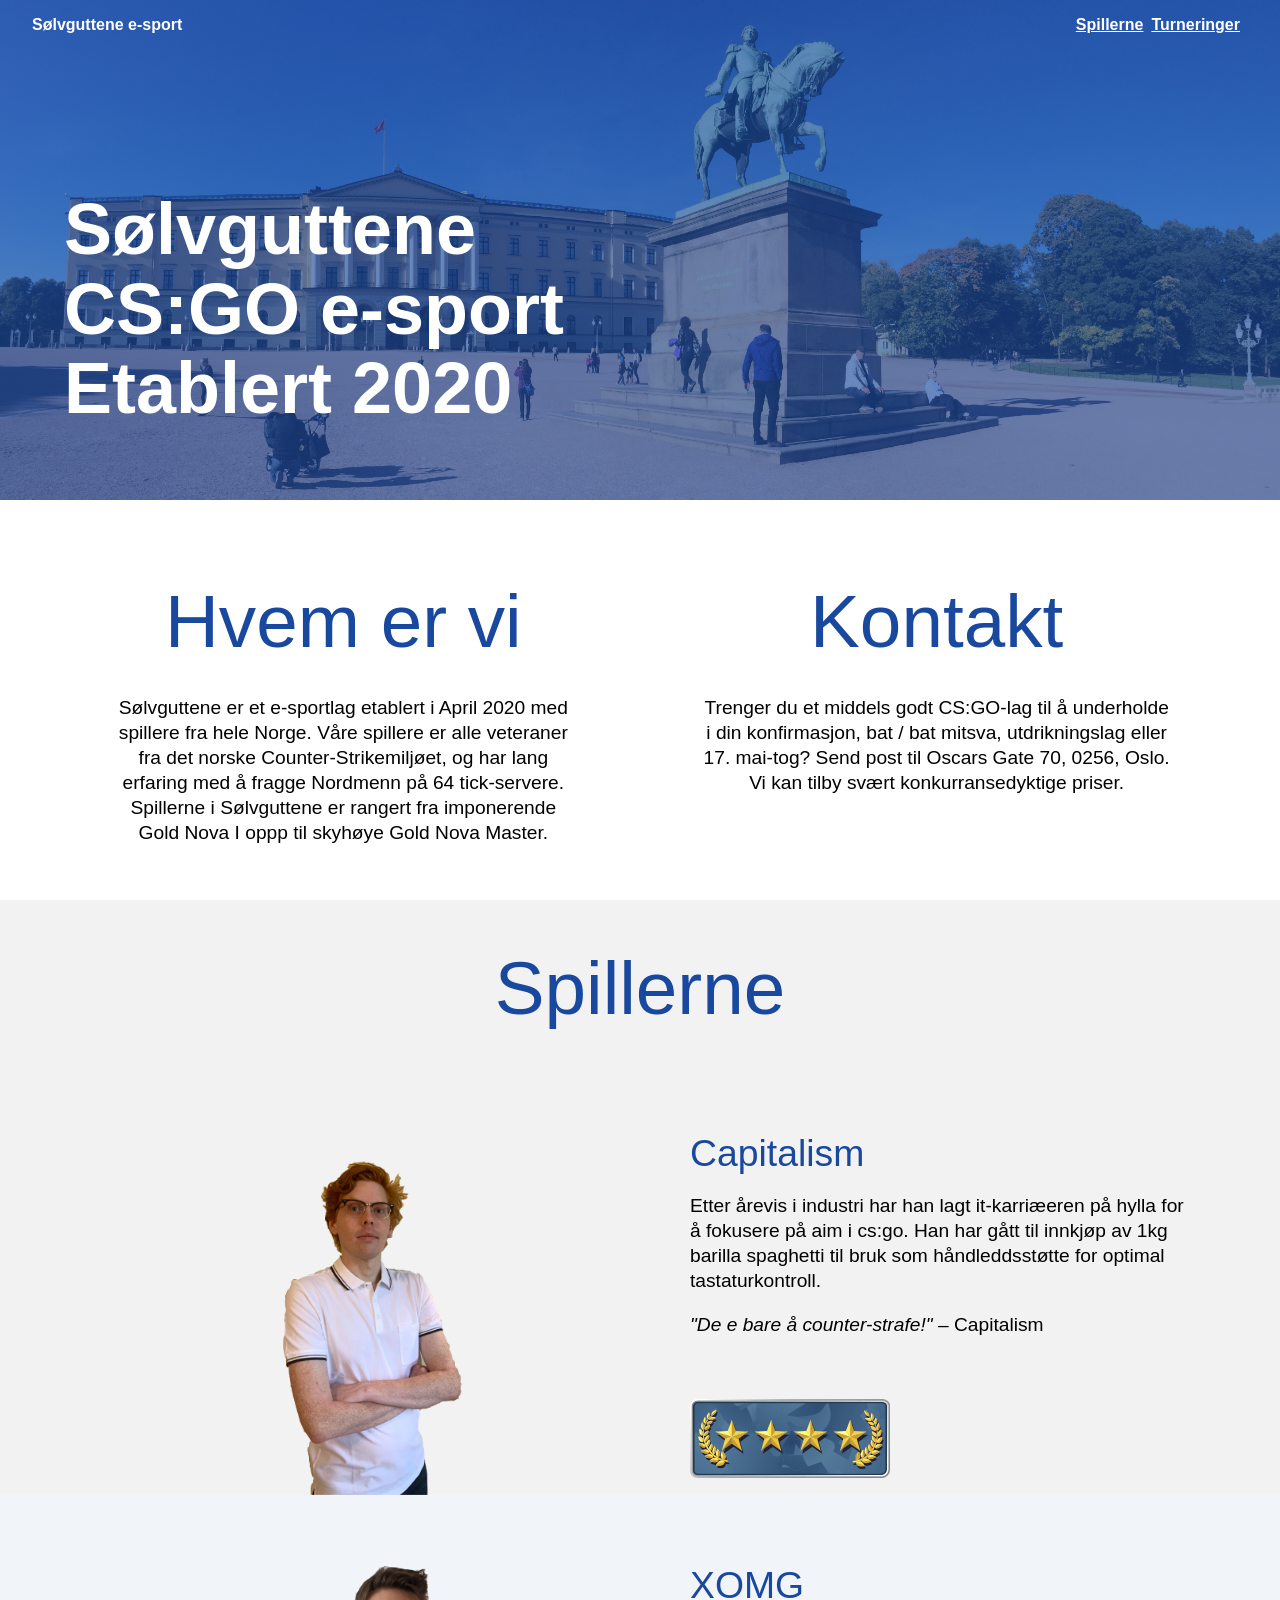
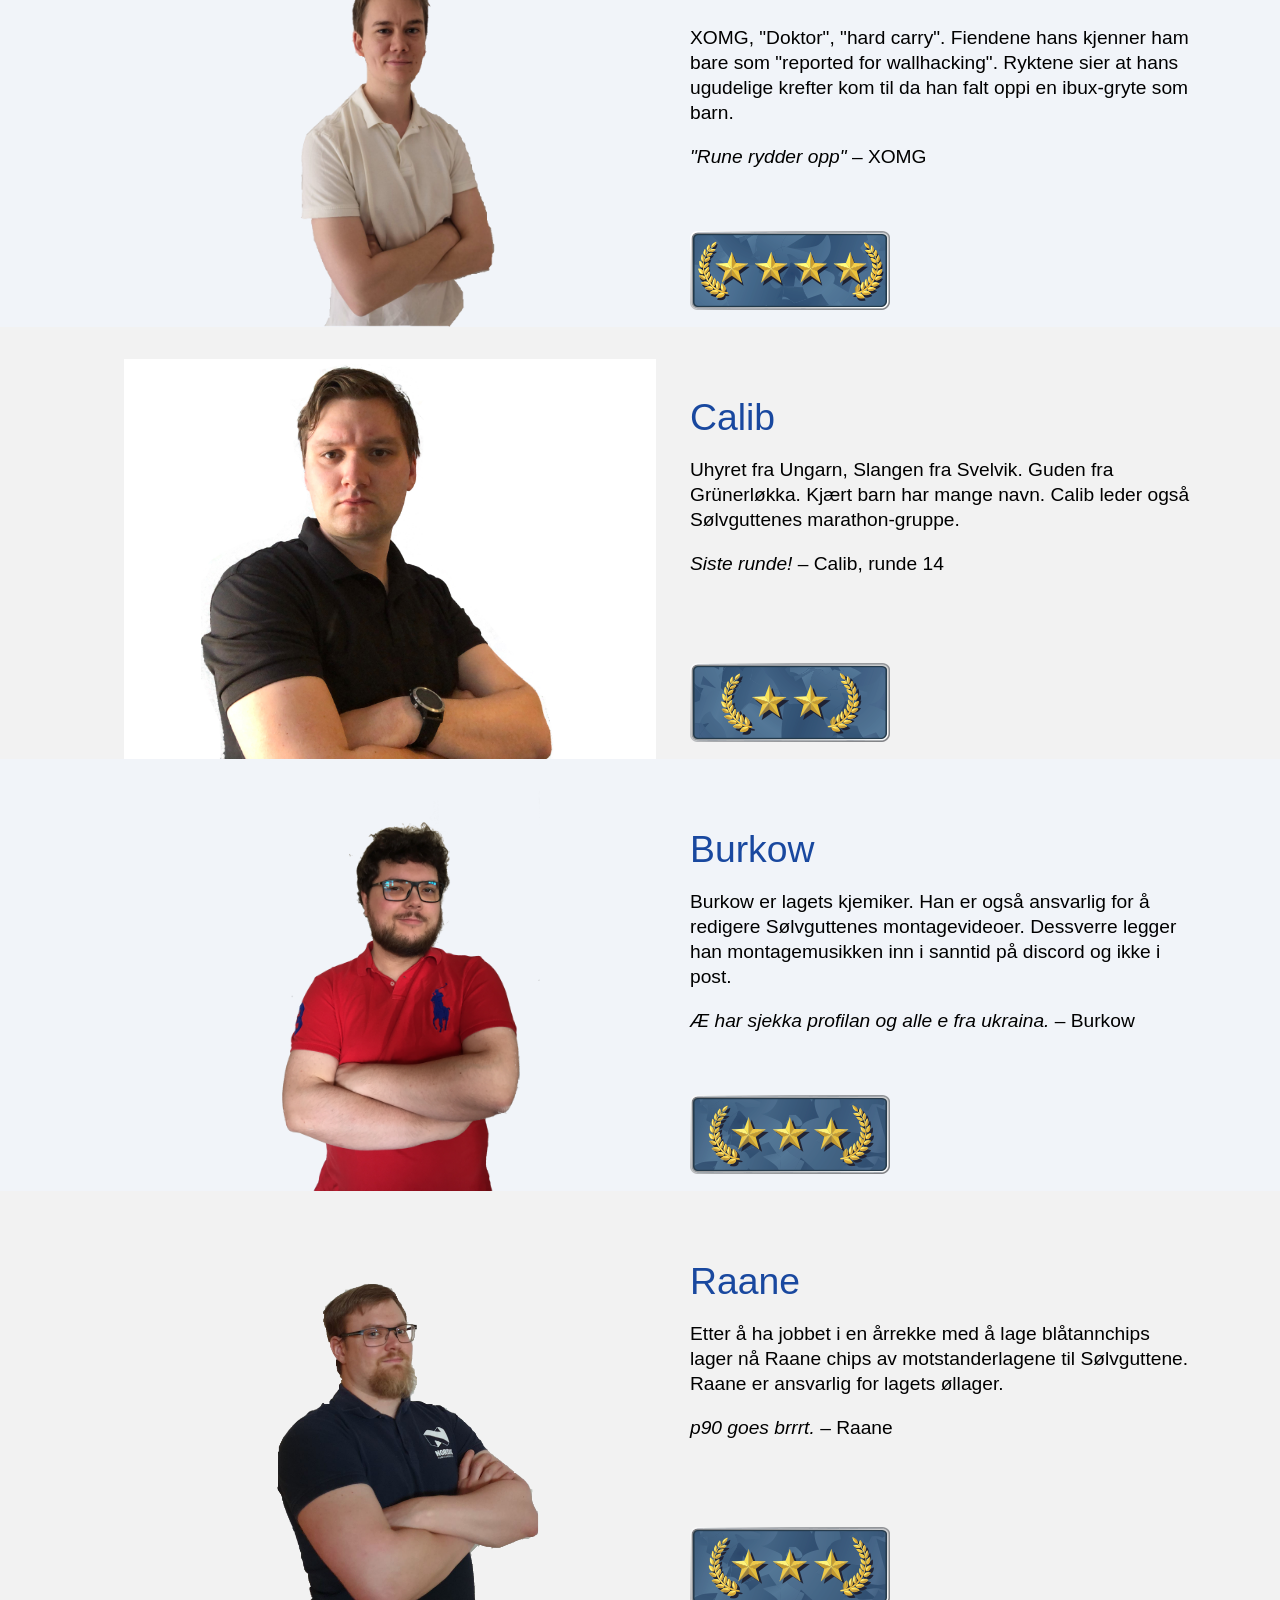
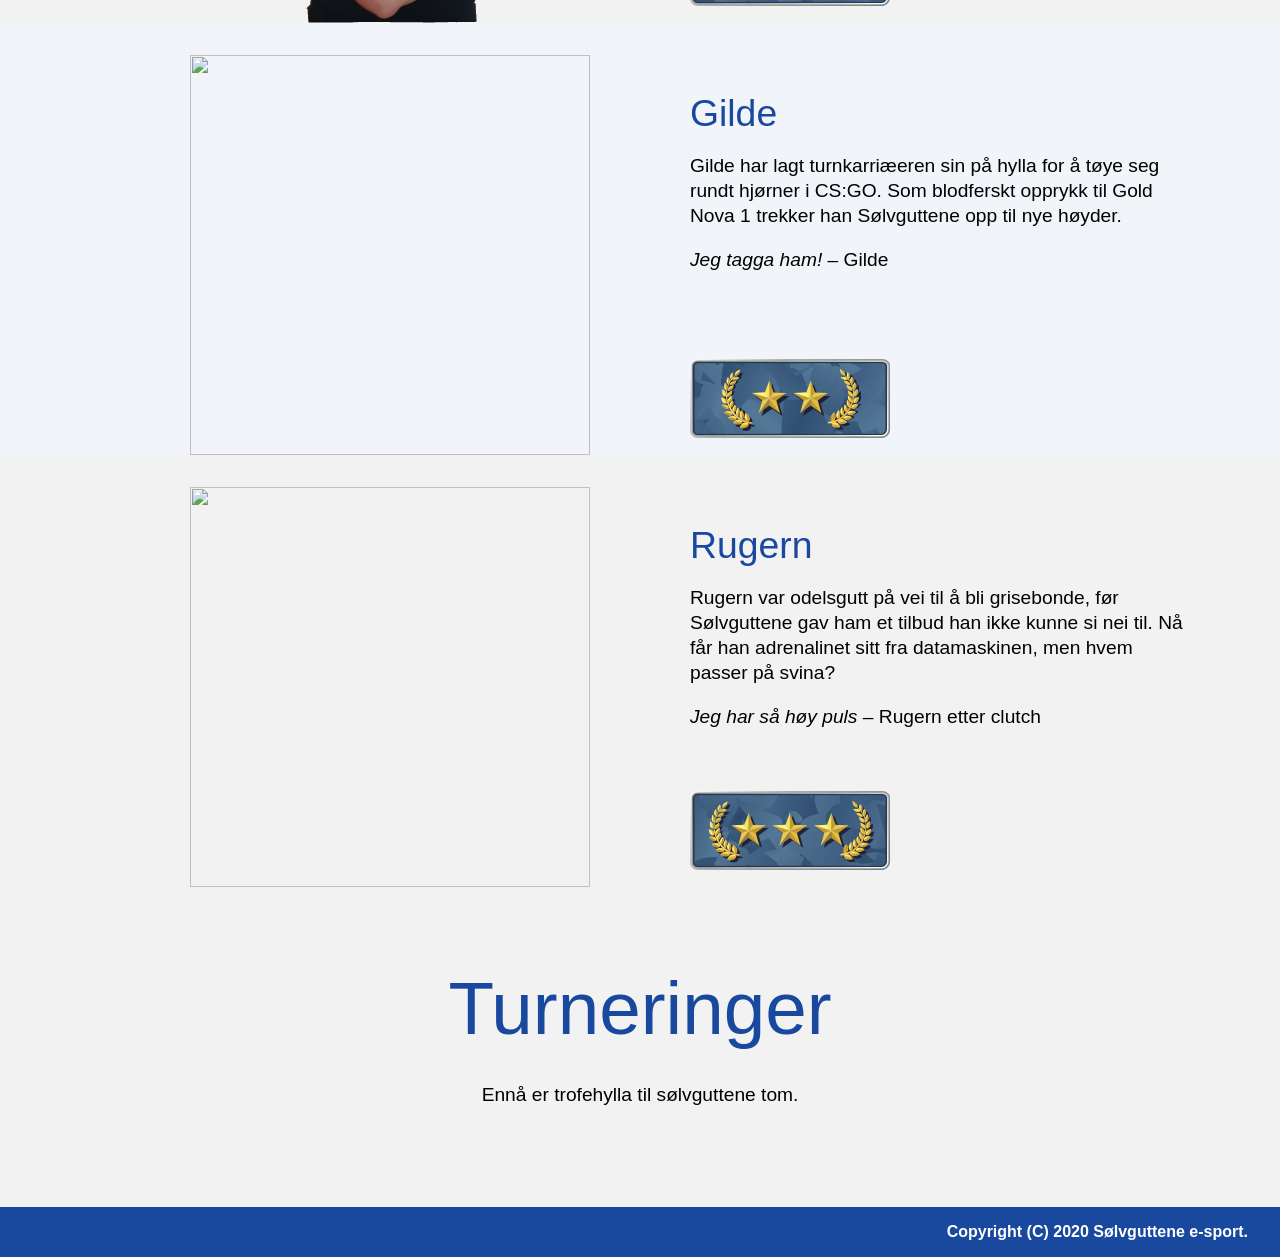
==== docs/index.html @ 9510ce2a "update ranks" ====
<html>

<head>
  <meta charset="utf-8" />
  <!-- <meta http-equiv="refresh" content="1"> -->
  <title>Sølvguttene e-sport</title>
  <link rel="stylesheet" type="text/css" href="reset.css">
  <link rel="stylesheet" type="text/css" href="styles.css">
</head>

<body style="background-color: #f2f2f2; display: flex; flex-direction: row; justify-content: space-around;">
  <div style="background-color: white; width: 100%; max-width: 1400px;">
    <div class="top-container">
      <div class="menu">
        <a href="/" style="text-decoration: none; font-weight: bold;">Sølvguttene e-sport</a>
        <ul style="display: flex; flex-direction: row; justify-content: space-between;">
          <li><a href="#spillerne">Spillerne</a></li>
          <li><a href="#turneringer">Turneringer</a></li>
        </ul>
      </div>

      <div style="padding: 64 32 64 64;">
        <h1 style="font-size: 72; font-weight: bold; line-height: 1.1; margin-bottom: 8px;">
          Sølvguttene <br> CS:GO e-sport <br> Etablert 2020</h1>
      </div>
    </div>

    <div class="container" style="justify-content: space-evenly;">
      <div style="flex: 1; max-width: 500px; text-align: center; padding: 16px;">
        <h2>Hvem er vi</h2>
        <p>
          Sølvguttene er et e-sportlag etablert i April 2020 med spillere fra
          hele Norge. Våre spillere er alle veteraner fra det norske
          Counter-Strikemiljøet, og har lang erfaring med å fragge Nordmenn på 64 tick-servere.
          Spillerne i Sølvguttene er rangert fra imponerende Gold Nova I oppp
          til skyhøye Gold Nova Master.
        </p>
      </div>

      <div style="flex: 1; max-width: 500px; text-align: center; padding: 16px;">
        <h2 id="hvem-er-vi">Kontakt</h2>
        <p>
          Trenger du et middels godt CS:GO-lag til å underholde i din
          konfirmasjon, bat / bat mitsva, utdrikningslag eller 17. mai-tog?
          Send post til Oscars Gate 70, 0256, Oslo. Vi kan tilby svært
          konkurransedyktige priser.
        </p>
      </div>
    </div>

    <h2 id="spillerne">Spillerne</h2>

    <div class="player-row">
      <div class="player-row-image-wrapper">
        <img src="images/roster/capitalism.png" class="player-row-image">
      </div>
      <div class="player-row-text">
        <div>
          <h3>Capitalism</h3>
          <p>
            Etter årevis i industri har han lagt it-karriæeren på hylla for
            å fokusere på aim i cs:go. Han har gått til innkjøp av 1kg
            barilla spaghetti til bruk som håndleddsstøtte for optimal tastaturkontroll.
          </p>
          <p><em>"De e bare å counter-strafe!"</em> – Capitalism</p>
        </div>
        <img class="skillgroup" src="images/skillgroup10.png" width=200 alt="gold nova Master" />
      </div>
    </div>
    <div class="player-row colored">
      <div class="player-row-image-wrapper"><img src="images/roster/xomg.png" class="player-row-image"> </div>
      <div class="player-row-text">
        <div>
          <h3>XOMG</h3>
          <p>
            XOMG, "Doktor", "hard carry". Fiendene hans kjenner ham bare som
            "reported for wallhacking". Ryktene sier at hans ugudelige
            krefter kom til da han falt oppi en ibux-gryte som barn.
          </p>
          <p><em>"Rune rydder opp"</em> – XOMG</p>
        </div>

        <img class="skillgroup" src="images/skillgroup10.png" alt="gold nova Master" />
      </div>
    </div>

    <div class="player-row">
      <div class="player-row-image-wrapper"><img src="images/roster/calib.jpg" class="player-row-image"> </div>
      <div class="player-row-text">
        <div>
          <h3>Calib</h3>
          <p>
            Uhyret fra Ungarn, Slangen fra Svelvik. Guden fra Grünerløkka.
            Kjært barn har mange navn. Calib leder også Sølvguttenes
            marathon-gruppe.
          </p>
          <p><em>Siste runde!</em> – Calib, runde 14</p>
        </div>
        <img class="skillgroup" src="images/skillgroup8.png" width=200 alt="gold nova 2" />
      </div>
    </div>

    <div class="player-row colored">
      <div class="player-row-image-wrapper"><img src="images/roster/burkow.png" class="player-row-image"> </div>
      <div class="player-row-text">
        <div>
          <h3>Burkow</h3>
          <p>
            Burkow er lagets kjemiker. Han er også ansvarlig for å redigere
            Sølvguttenes montagevideoer. Dessverre legger han montagemusikken
            inn i sanntid på discord og ikke i post.
          </p>
          <p><em>Æ har sjekka profilan og alle e fra ukraina.</em> – Burkow</p>
        </div>
        <img class="skillgroup" src="images/skillgroup9.png" width=200 alt="gold nova 3" />
      </div>
    </div>

    <div class="player-row">
      <div class="player-row-image-wrapper"><img src="images/roster/raane.png" class="player-row-image"> </div>
      <div class="player-row-text">
        <div>
          <h3>Raane</h3>
          <p>
            Etter å ha jobbet i en årrekke med å lage blåtannchips lager nå
            Raane chips av motstanderlagene til Sølvguttene. Raane er ansvarlig for lagets øllager.
          </p>
          <p><em>p90 goes brrrt.</em> – Raane</p>
        </div>
        <img class="skillgroup" src="images/skillgroup9.png" width=200 alt="gold nova 3" />
      </div>
    </div>

    <div class="player-row colored">
      <div class="player-row-image-wrapper"><img src="images/roster/gilde.png" class="player-row-image"> </div>
      <div class="player-row-text">
        <div>
          <h3>Gilde</h3>
          <p>
            Gilde har lagt turnkarriæeren sin på hylla for å tøye seg rundt
            hjørner i CS:GO. Som blodferskt opprykk til Gold Nova 1 trekker
            han Sølvguttene opp til nye høyder.
          </p>
          <p><em>Jeg tagga ham!</em> – Gilde</p>
        </div>
        <img class="skillgroup" src="images/skillgroup8.png" width=200 alt="Gold nova 2" />
      </div>
    </div>

    <div class="player-row">
      <div class="player-row-image-wrapper"><img src="images/roster/rugern.png" class="player-row-image"> </div>
      <div class="player-row-text">
        <div>
          <h3>Rugern</h3>
          <p>
            Rugern var odelsgutt på vei til å bli grisebonde, før Sølvguttene
            gav ham et tilbud han ikke kunne si nei til. Nå får han
            adrenalinet sitt fra datamaskinen, men hvem passer på svina?
          </p>
          <p><em>Jeg har så høy puls</em> – Rugern etter clutch</p>
        </div>
        <img class="skillgroup" src="images/skillgroup9.png" width=200 alt="gold nova 3" />
      </div>
    </div>

    <div class="container">
      <div style="width: 500px; text-align: center; padding: 16px;">
        <h2 id=turneringer>Turneringer</h2>
        <p>
          Ennå er trofehylla til sølvguttene tom.
        </p>
      </div>
    </div>

    <div class="footer">
      Copyright (C) 2020 Sølvguttene e-sport.
    </div>
  </div>
</body>

</html>
---- docs/styles.css ----
body {
    --primary: hsl(219, 73%, 36%);
    --primary-transparent: hsla(219, 73%, 36%, 0.65);
    --primary-desaturated: hsl(219, 40%, 96%);
    font-family: Arial, Helvetica, sans-serif;
}

p {
    font-size: larger;
    line-height: 1.3;
}

.top-container {
    display: flex;
    flex-direction: column;
    justify-content: space-between;
    color: white;
    height: 500px;
    background-image: linear-gradient(var(--primary-transparent), var(--primary-transparent)), url('images/Royal_Palace_Slottet_Slottsplassen_Karl_Johan_monumentet_Oslo_Norway_2015-10-05_distorted_panorama_cropped.jpg');
    background-size: cover;
    background-position: center;
}

.top-container a {
    color: white;
}

.container {
    display: flex;
    flex-direction: row;
    justify-content: center;
    margin-bottom: 64px;
}

h2 {
    color: var(--primary);
    font-size: 56pt;
    font-weight: lighter;
    margin-bottom: 32px;
    text-align: center;
}

h3 {
    color: var(--primary);
    font-size: 28pt;
    font-weight: lighter;
    margin-bottom: 16px;
}

.menu {
    display: flex;
    flex-direction: row;
    justify-content: space-between;
    padding: 16 32;
}

.menu li {
    display: inline;
    margin-right: 8;
    font-weight: bold;
}

.footer {
    display: flex;
    flex-direction: row;
    justify-content: flex-end;
    padding: 16 32;
    background-color: var(--primary);
    color: white;
    font-weight: bold; }

.player-row {
    display: flex;
    flex-direction: row;
    justify-content: center;
    padding: 32px 64px 0px 64px;
}

.player-row-image-wrapper {
    width: 600px;
    display: flex;
    flex-direction: row;
    justify-content: center;
}

.player-row-image {
    height: 400px;
    width: auto;
}

.player-row-text {
    width: 500px;
    display: flex;
    flex-direction: column;
    justify-content: space-between;
}

.skillgroup {
    width: 200px;
    margin-top: 8px;
    margin-bottom: 16px;
}

.colored {
    background-color: var(--primary-desaturated);
}
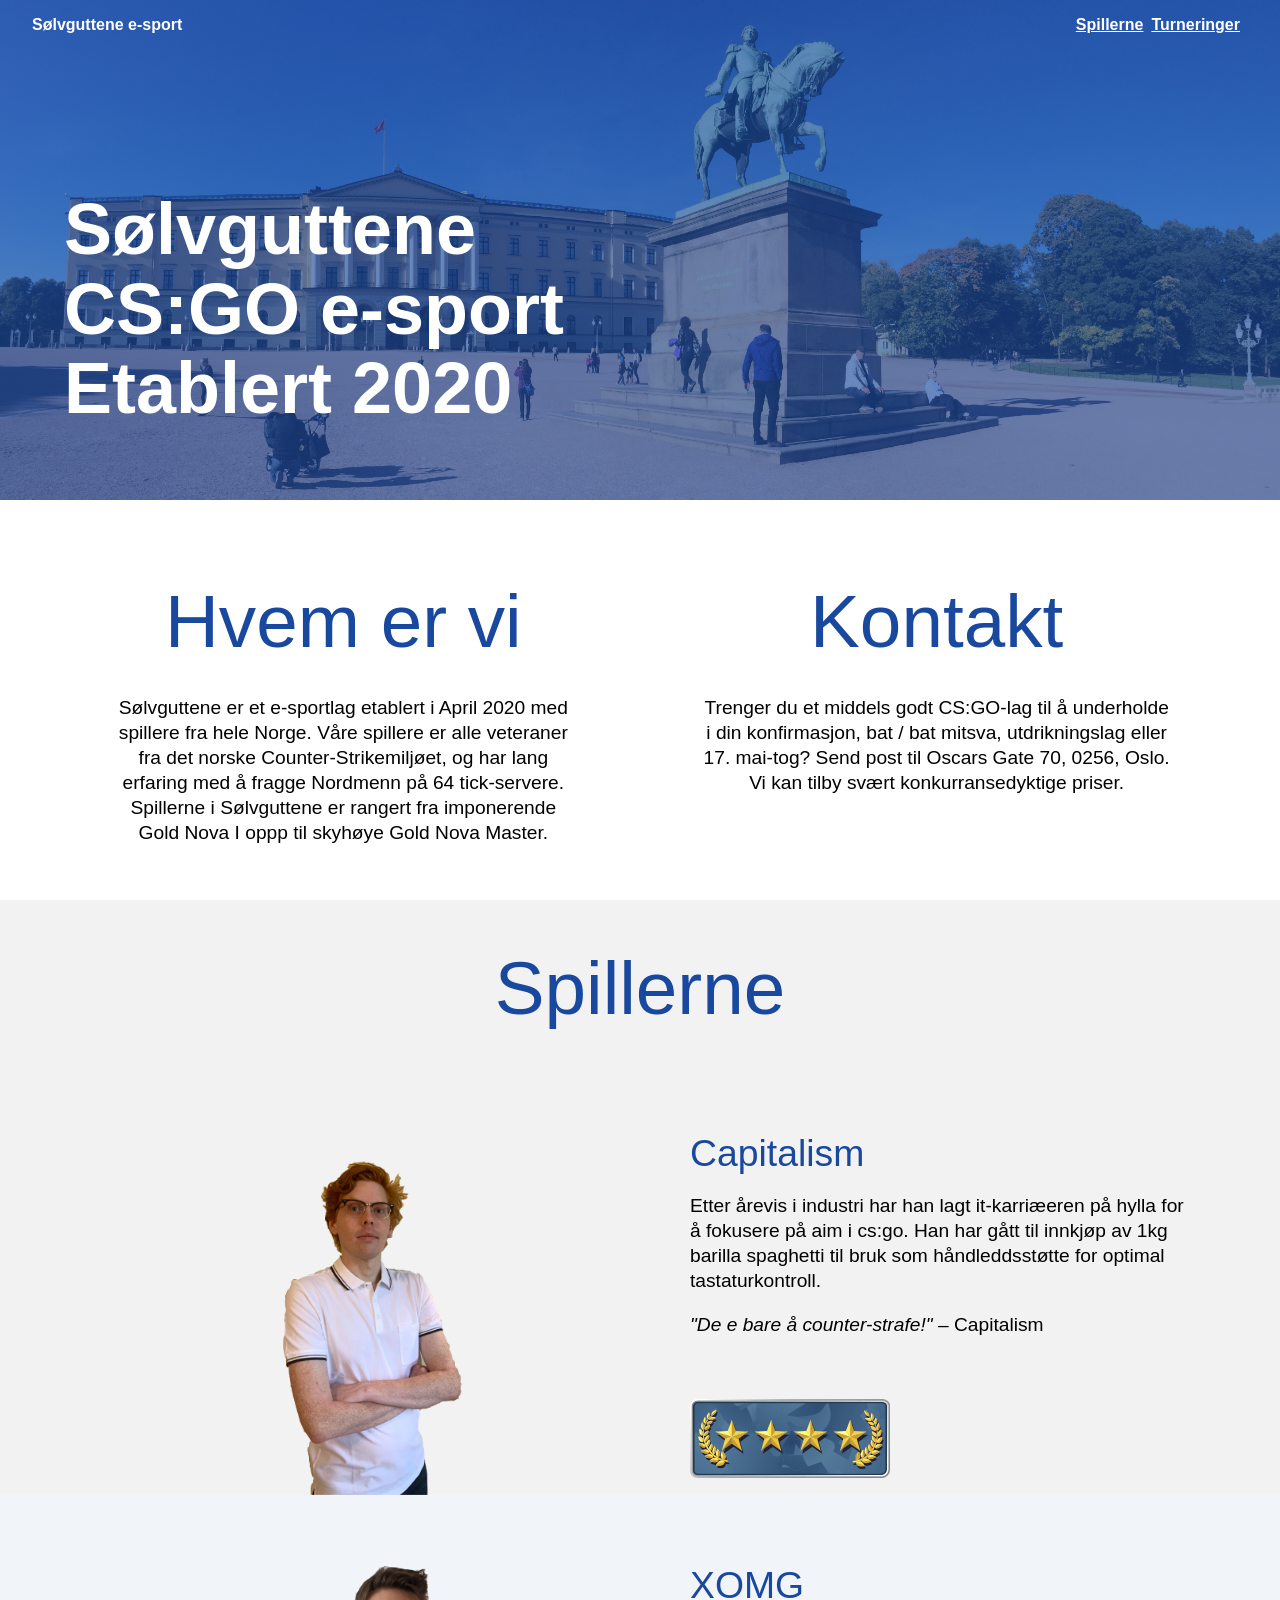
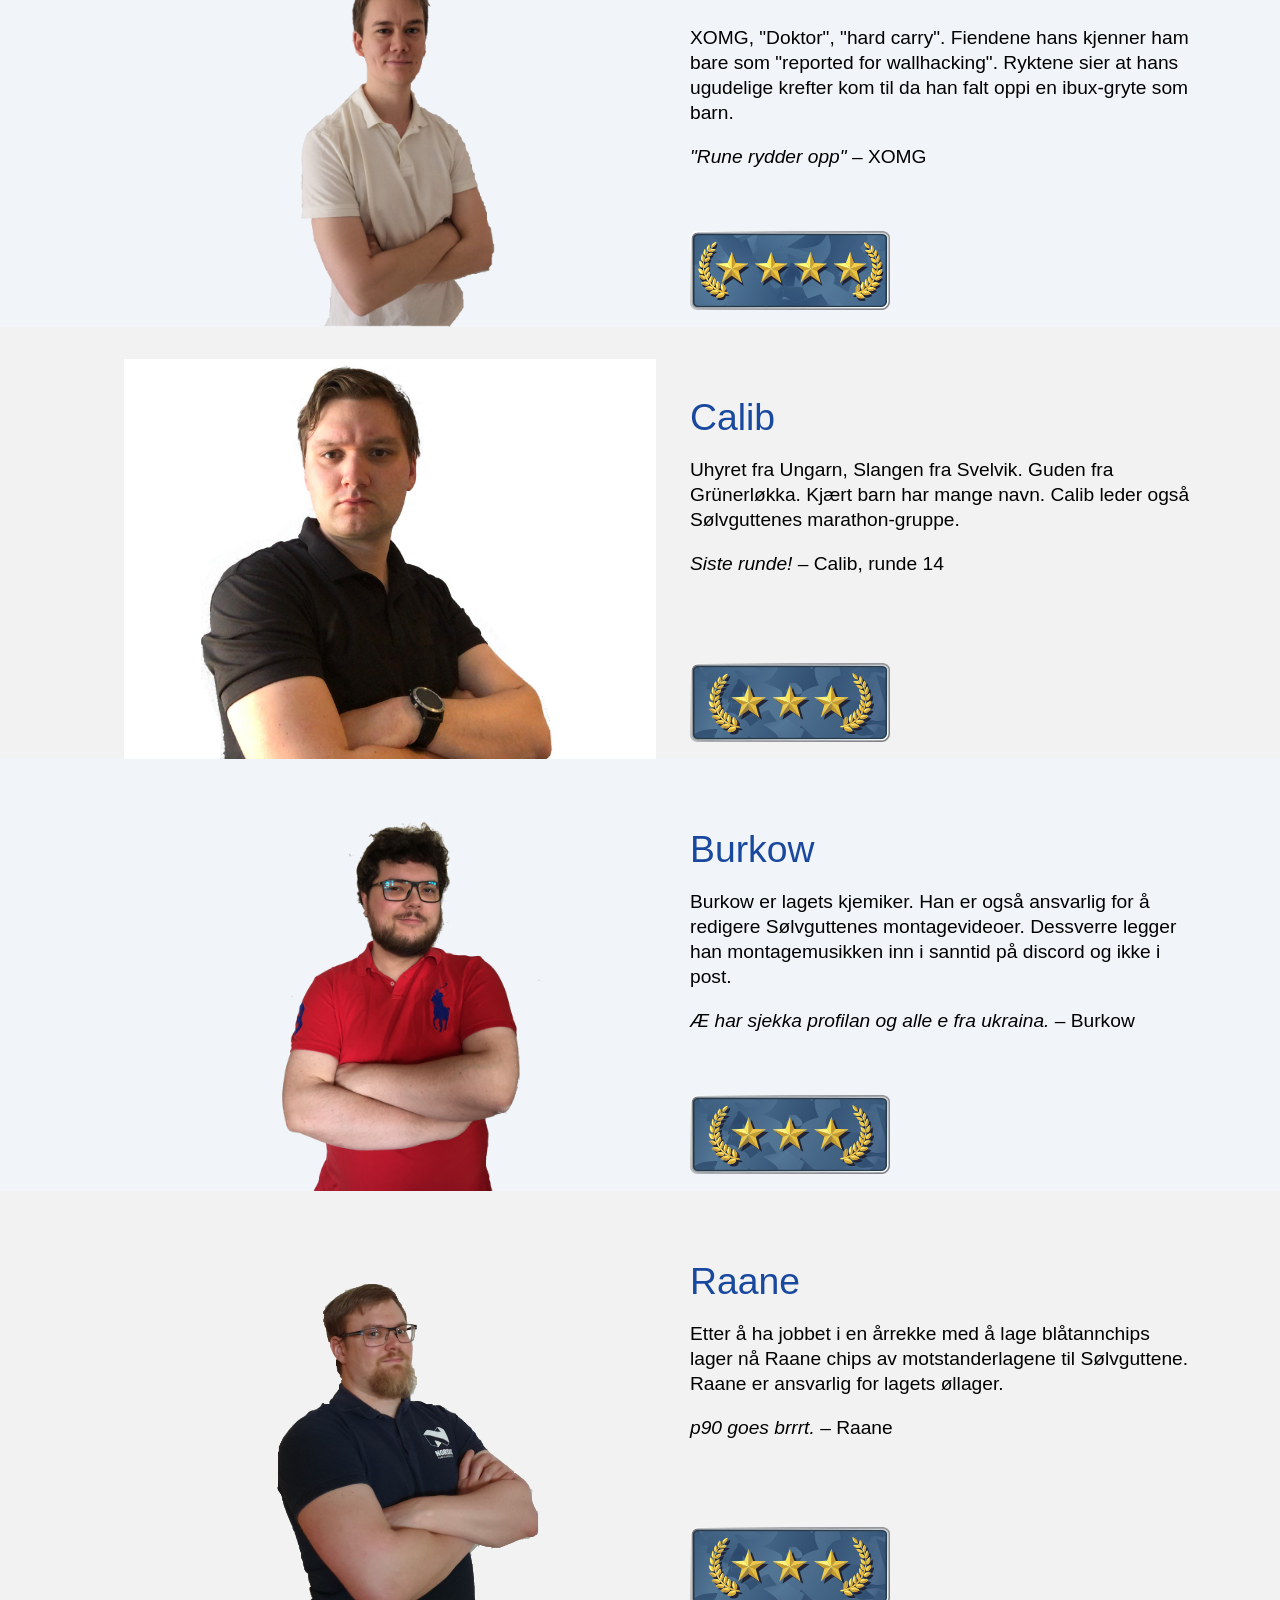
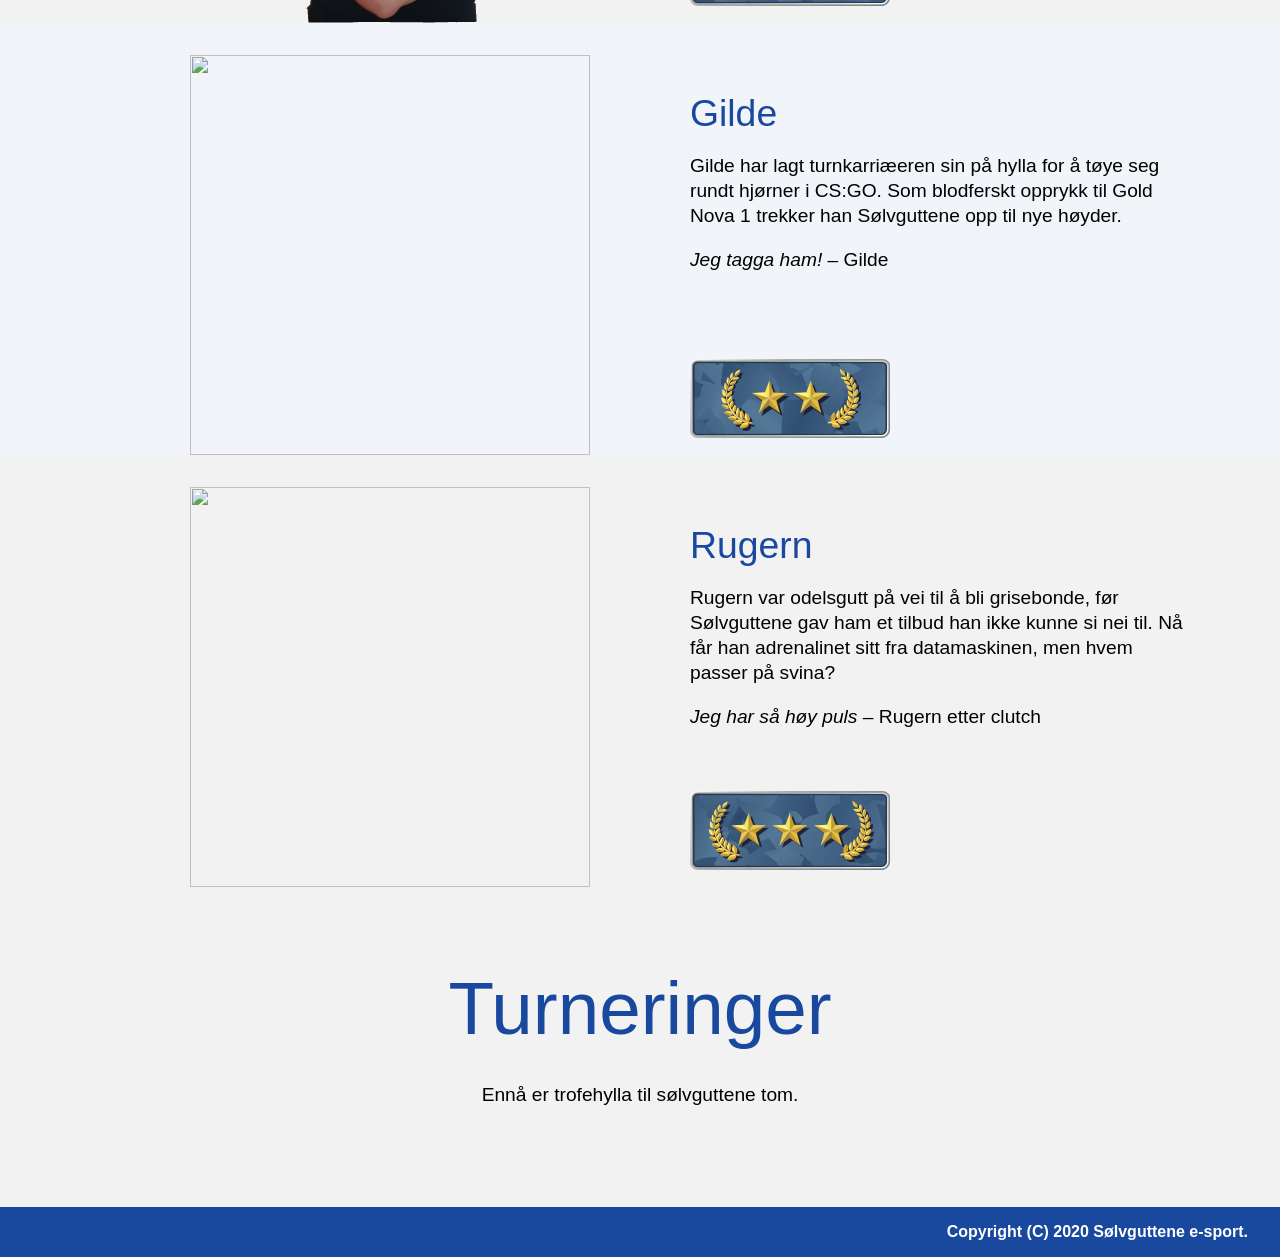
==== commit c4d7106a: "rankup" ====
--- a/docs/index.html
+++ b/docs/index.html
@@ -96,7 +96,7 @@
           </p>
           <p><em>Siste runde!</em> – Calib, runde 14</p>
         </div>
-        <img class="skillgroup" src="images/skillgroup8.png" width=200 alt="gold nova 2" />
+        <img class="skillgroup" src="images/skillgroup9.png" width=200 alt="gold nova 3" />
       </div>
     </div>
 
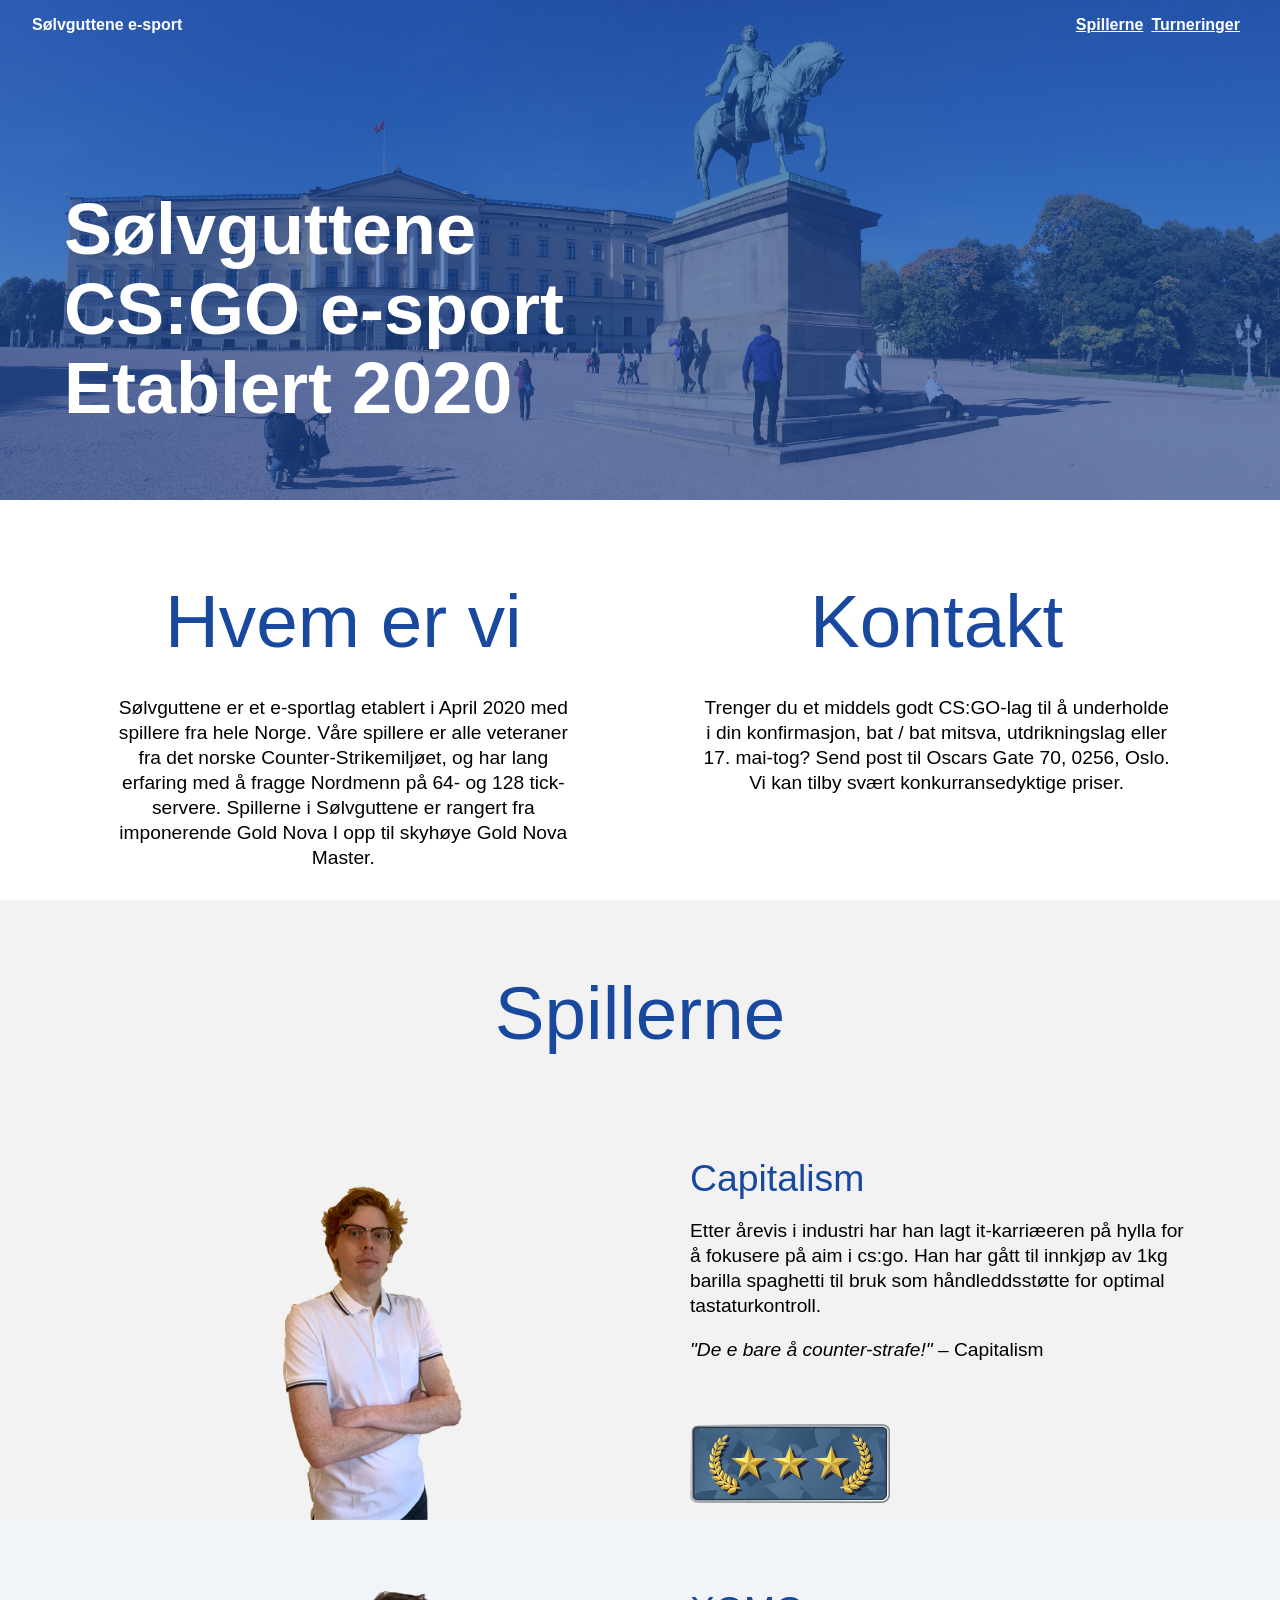
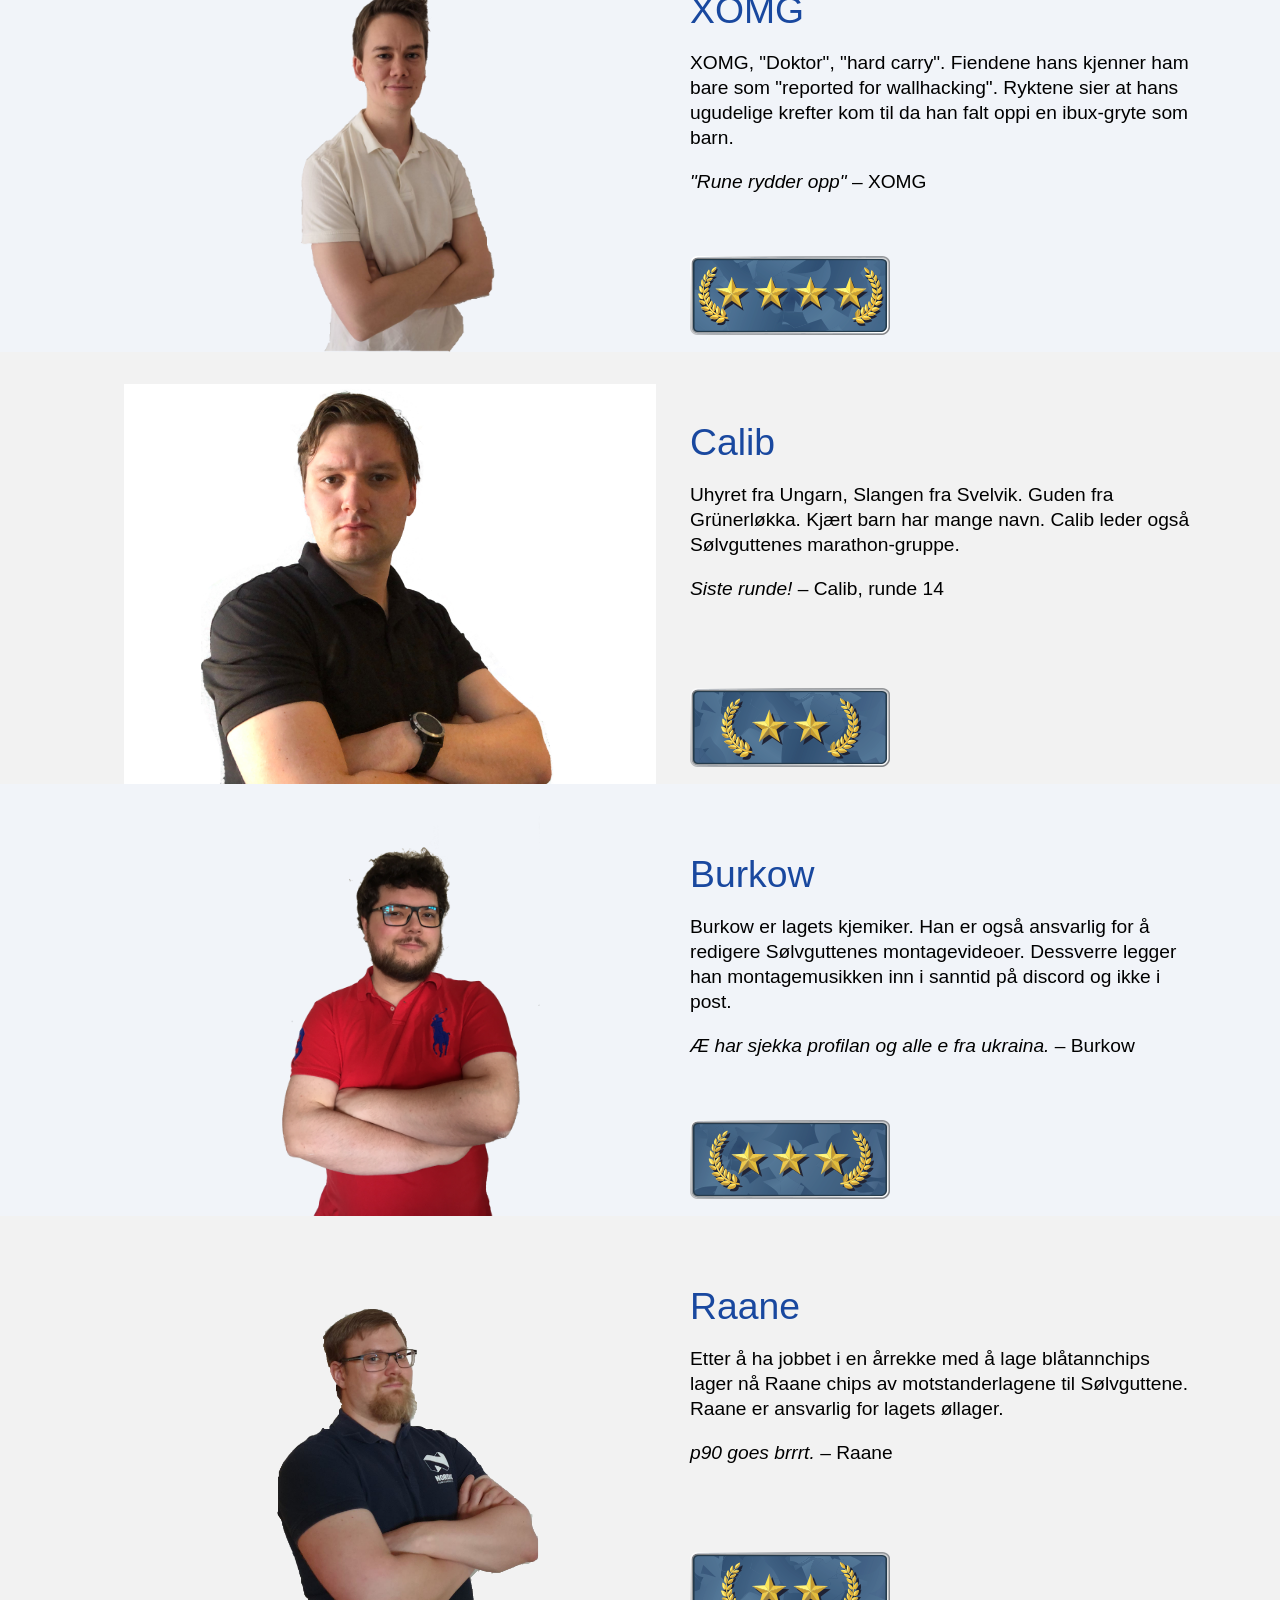
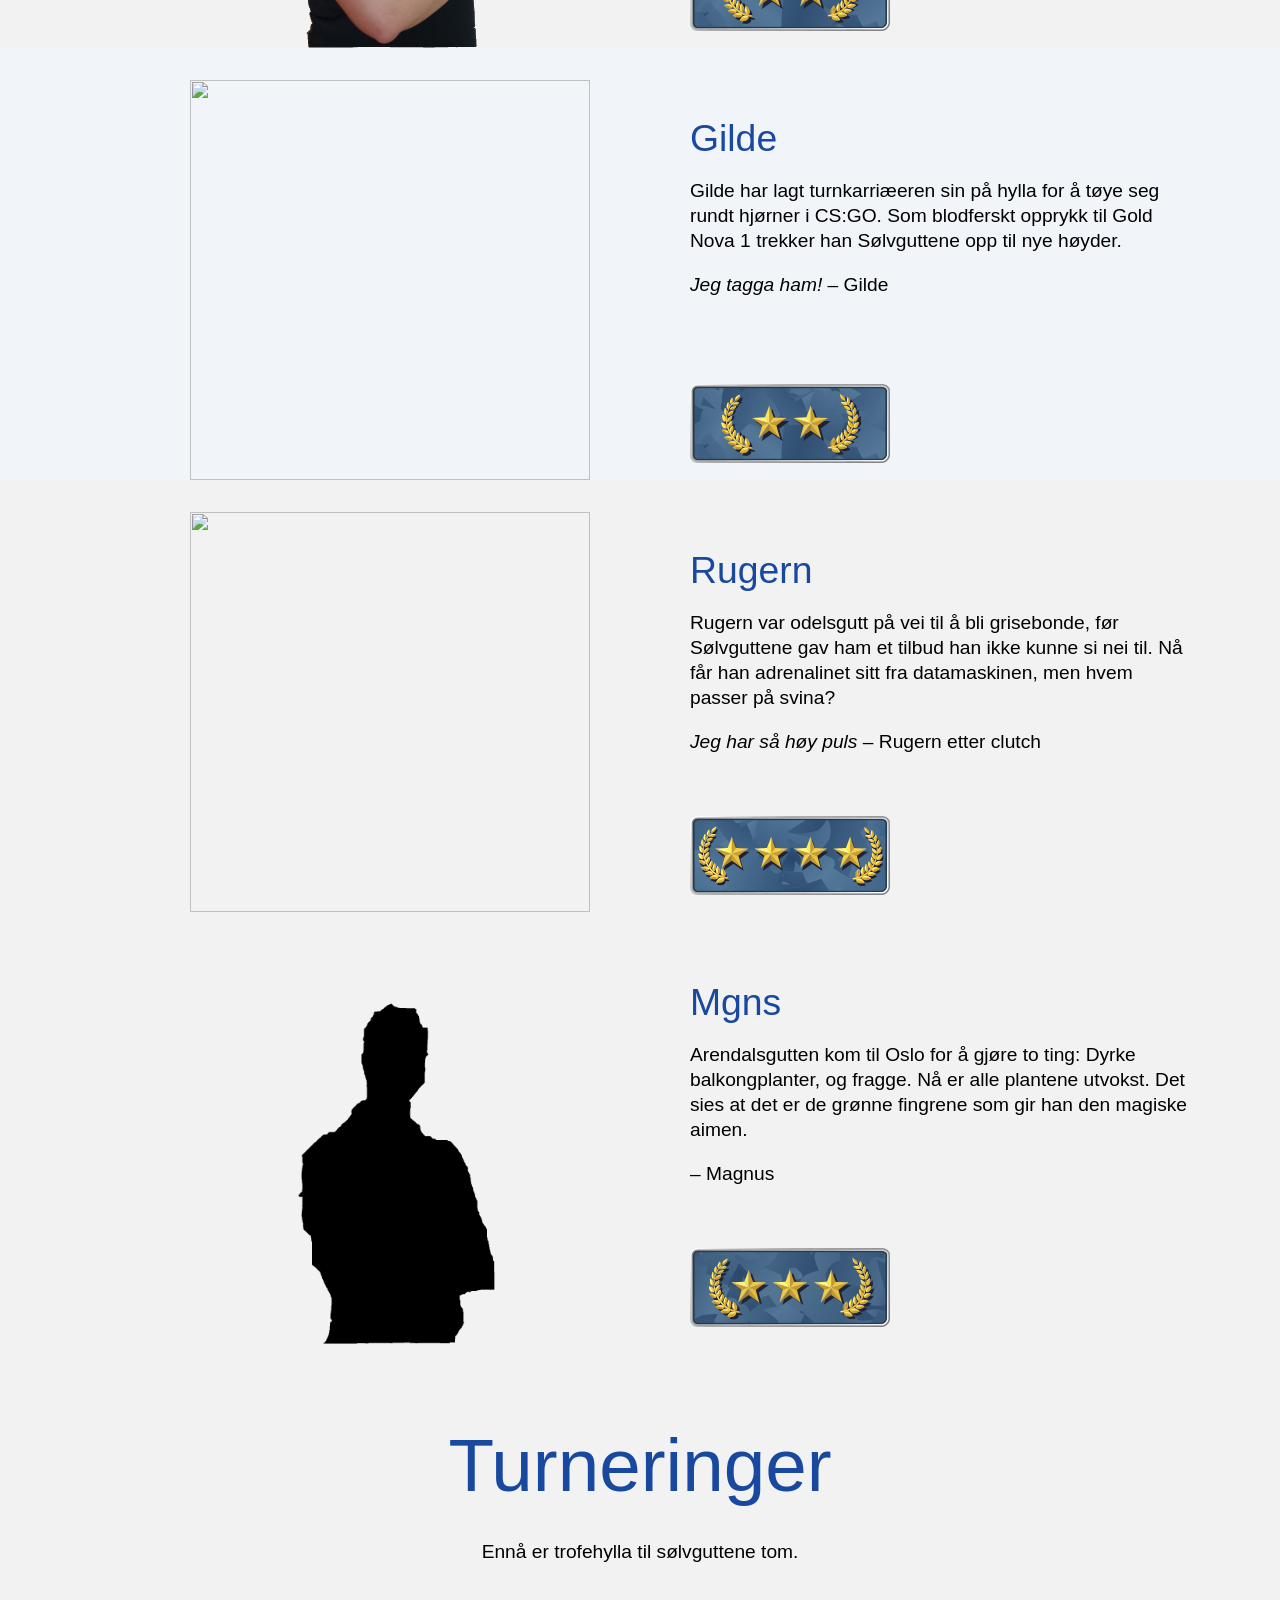
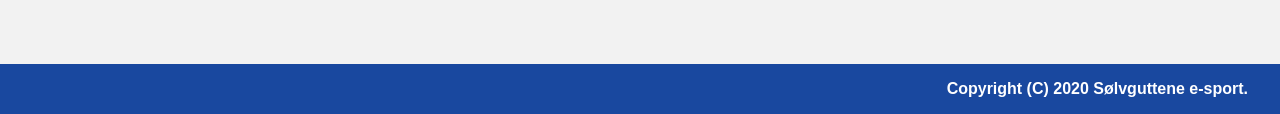
==== commit 003aa658: "Add Mgns and update ranks" ====
--- a/docs/index.html
+++ b/docs/index.html
@@ -31,8 +31,8 @@
         <p>
           Sølvguttene er et e-sportlag etablert i April 2020 med spillere fra
           hele Norge. Våre spillere er alle veteraner fra det norske
-          Counter-Strikemiljøet, og har lang erfaring med å fragge Nordmenn på 64 tick-servere.
-          Spillerne i Sølvguttene er rangert fra imponerende Gold Nova I oppp
+          Counter-Strikemiljøet, og har lang erfaring med å fragge Nordmenn på 64- og 128 tick-servere.
+          Spillerne i Sølvguttene er rangert fra imponerende Gold Nova I opp
           til skyhøye Gold Nova Master.
         </p>
       </div>
@@ -64,7 +64,7 @@
           </p>
           <p><em>"De e bare å counter-strafe!"</em> – Capitalism</p>
         </div>
-        <img class="skillgroup" src="images/skillgroup10.png" width=200 alt="gold nova Master" />
+        <img class="skillgroup" src="images/skillgroup9.png" width=200 alt="Gold Nova 3" />
       </div>
     </div>
     <div class="player-row colored">
@@ -80,7 +80,7 @@
           <p><em>"Rune rydder opp"</em> – XOMG</p>
         </div>
 
-        <img class="skillgroup" src="images/skillgroup10.png" alt="gold nova Master" />
+        <img class="skillgroup" src="images/skillgroup10.png" alt="Gold Nova Master" />
       </div>
     </div>
 
@@ -96,7 +96,7 @@
           </p>
           <p><em>Siste runde!</em> – Calib, runde 14</p>
         </div>
-        <img class="skillgroup" src="images/skillgroup9.png" width=200 alt="gold nova 3" />
+        <img class="skillgroup" src="images/skillgroup8.png" width=200 alt="Gold Nova 2" />
       </div>
     </div>
 
@@ -112,7 +112,7 @@
           </p>
           <p><em>Æ har sjekka profilan og alle e fra ukraina.</em> – Burkow</p>
         </div>
-        <img class="skillgroup" src="images/skillgroup9.png" width=200 alt="gold nova 3" />
+        <img class="skillgroup" src="images/skillgroup9.png" width=200 alt="Gold Nova 3" />
       </div>
     </div>
 
@@ -127,7 +127,7 @@
           </p>
           <p><em>p90 goes brrrt.</em> – Raane</p>
         </div>
-        <img class="skillgroup" src="images/skillgroup9.png" width=200 alt="gold nova 3" />
+        <img class="skillgroup" src="images/skillgroup8.png" width=200 alt="Gold Nova 2" />
       </div>
     </div>
 
@@ -143,7 +143,7 @@
           </p>
           <p><em>Jeg tagga ham!</em> – Gilde</p>
         </div>
-        <img class="skillgroup" src="images/skillgroup8.png" width=200 alt="Gold nova 2" />
+        <img class="skillgroup" src="images/skillgroup8.png" width=200 alt="Gold Nova 2" />
       </div>
     </div>
 
@@ -159,7 +159,23 @@
           </p>
           <p><em>Jeg har så høy puls</em> – Rugern etter clutch</p>
         </div>
-        <img class="skillgroup" src="images/skillgroup9.png" width=200 alt="gold nova 3" />
+        <img class="skillgroup" src="images/skillgroup10.png" width=200 alt="Gold Nova Master" />
+      </div>
+    </div>
+
+    <div class="player-row">
+      <div class="player-row-image-wrapper"><img src="images/roster/silhouette.png" class="player-row-image"> </div>
+      <div class="player-row-text">
+        <div>
+          <h3>Mgns</h3>
+          <p>
+            Arendalsgutten kom til Oslo for å gjøre to ting:
+            Dyrke balkongplanter, og fragge. Nå er alle plantene utvokst.
+            Det sies at det er de grønne fingrene som gir han den magiske aimen.
+          </p>
+          <p><em></em> – Magnus</p>
+        </div>
+        <img class="skillgroup" src="images/skillgroup9.png" width=200 alt="Gold Nova 3" />
       </div>
     </div>
 
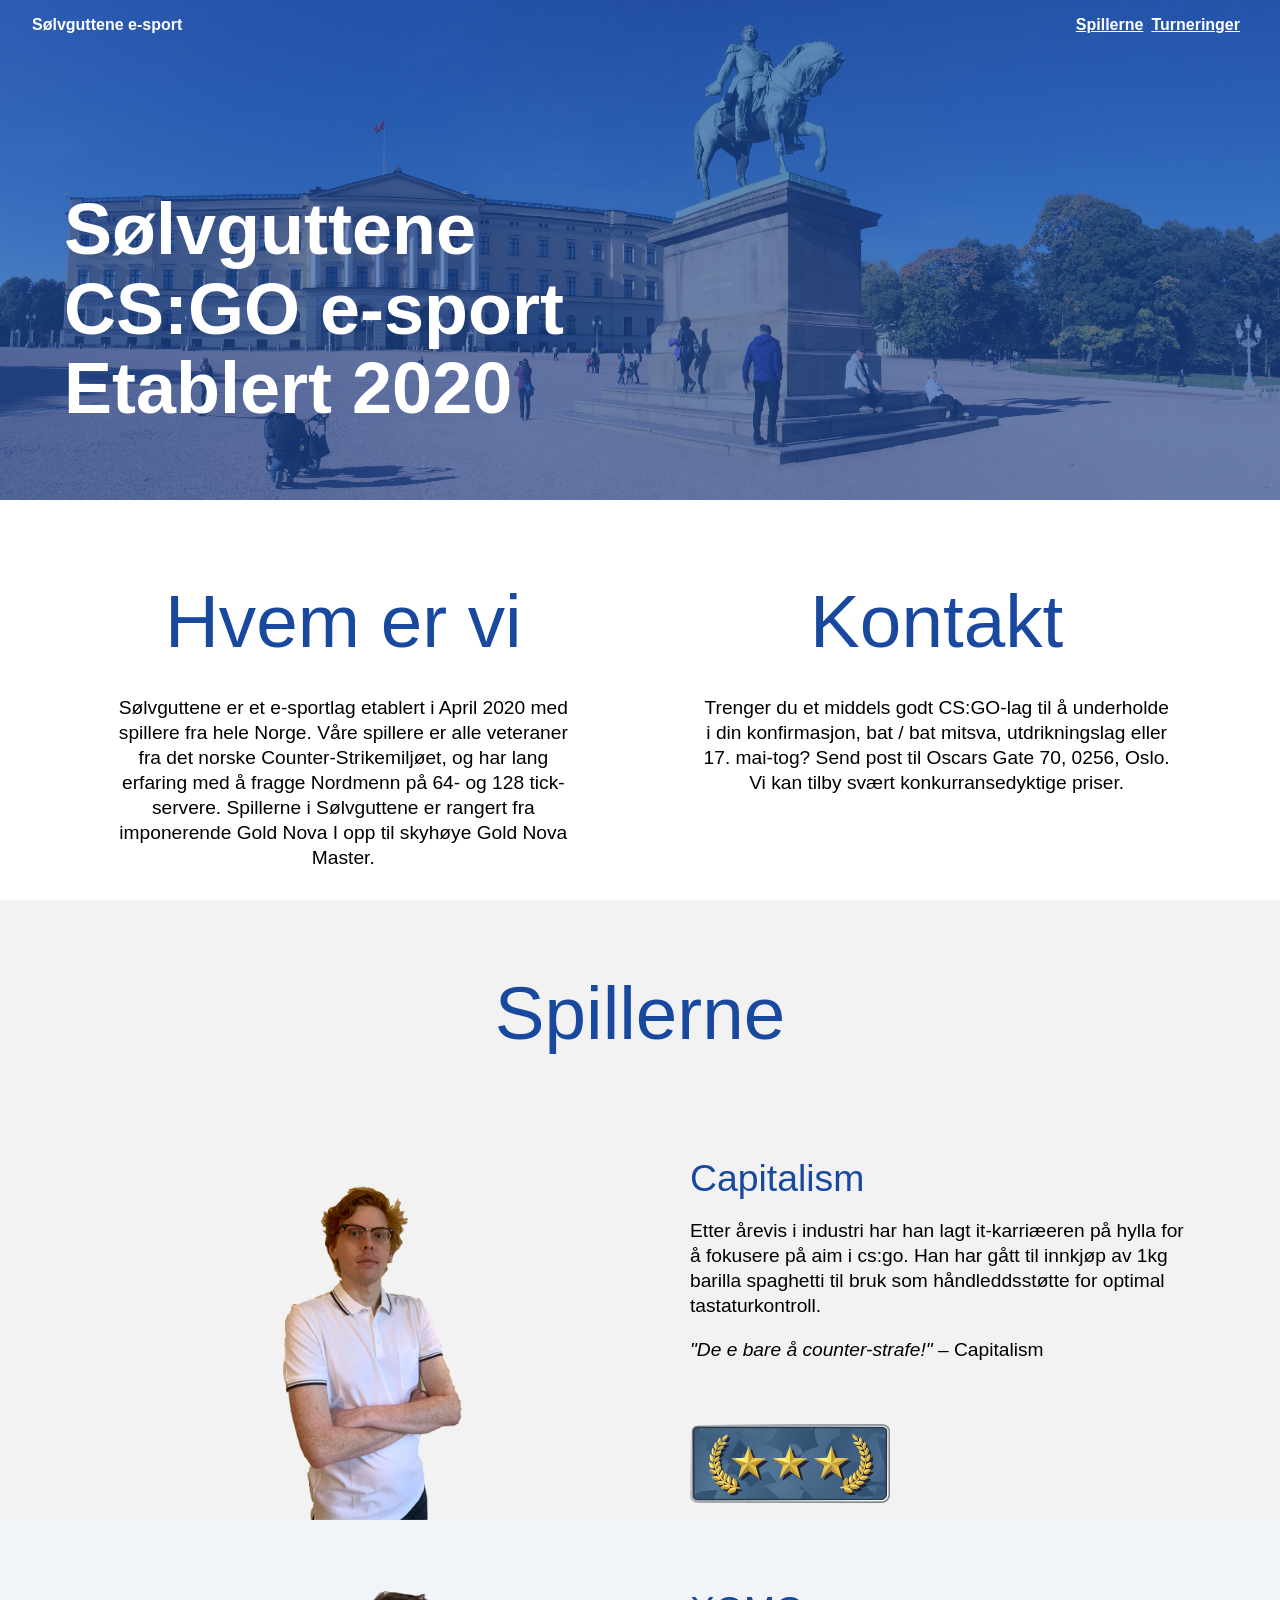
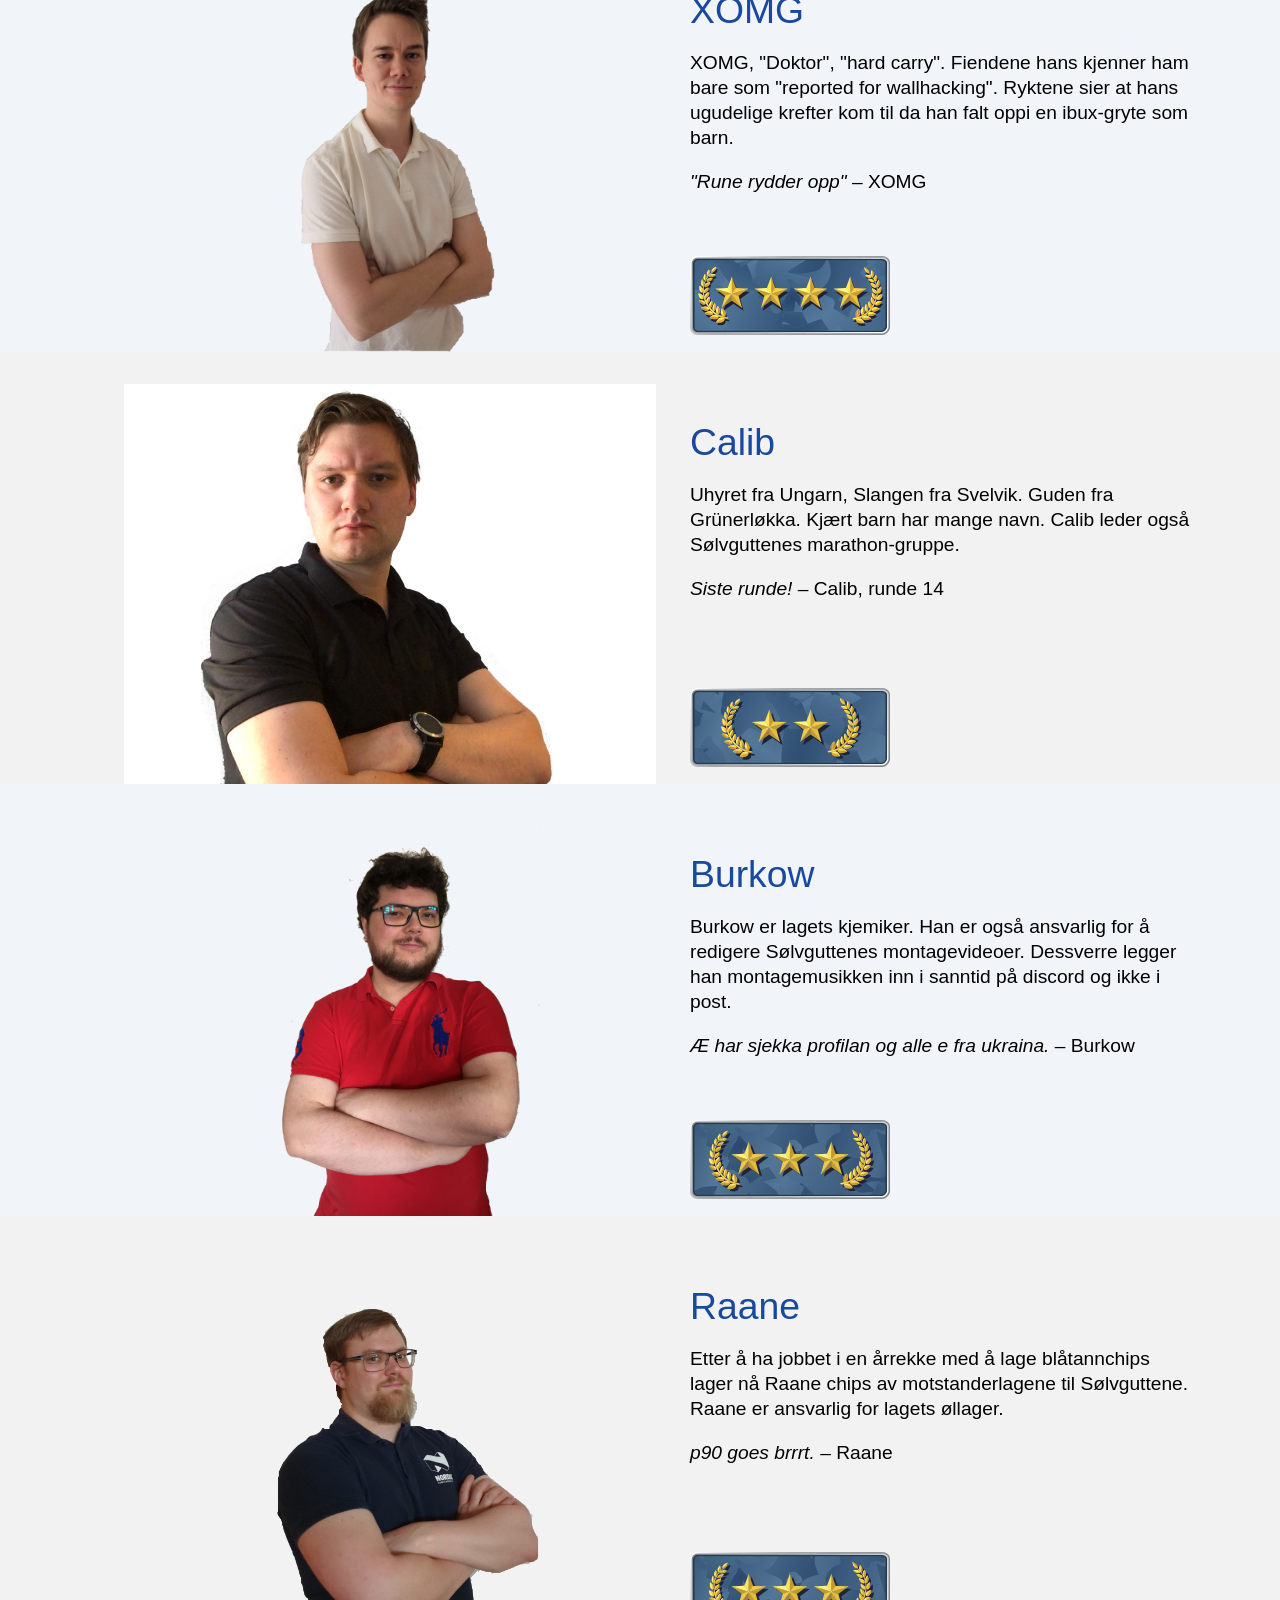
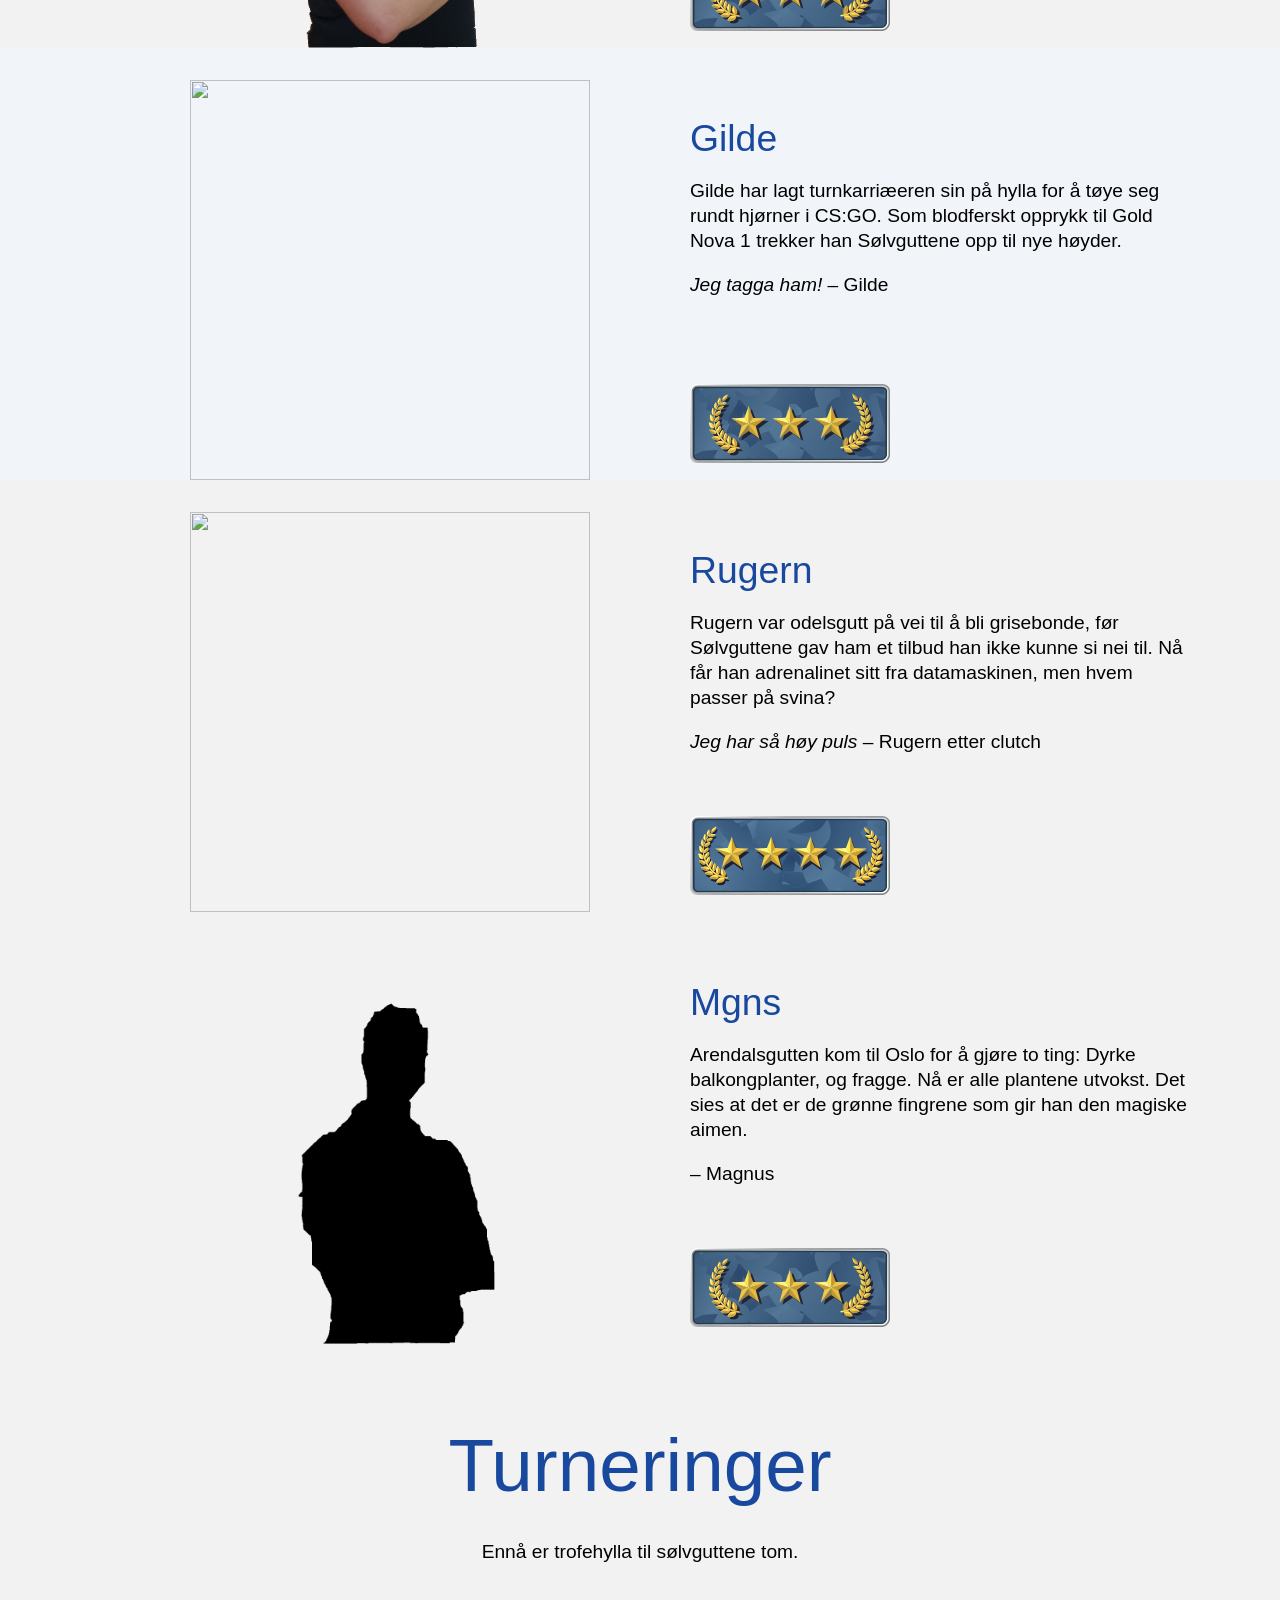
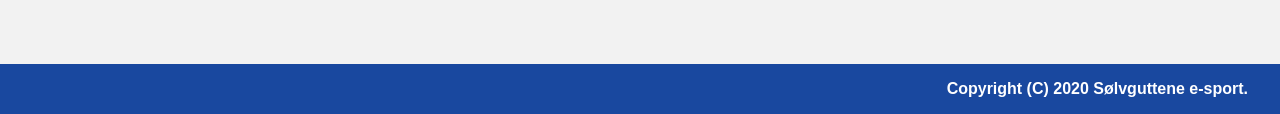
==== commit cc967700: "Update ranks" ====
--- a/docs/index.html
+++ b/docs/index.html
@@ -127,7 +127,7 @@
           </p>
           <p><em>p90 goes brrrt.</em> – Raane</p>
         </div>
-        <img class="skillgroup" src="images/skillgroup8.png" width=200 alt="Gold Nova 2" />
+        <img class="skillgroup" src="images/skillgroup9.png" width=200 alt="Gold Nova 3" />
       </div>
     </div>
 
@@ -143,7 +143,7 @@
           </p>
           <p><em>Jeg tagga ham!</em> – Gilde</p>
         </div>
-        <img class="skillgroup" src="images/skillgroup8.png" width=200 alt="Gold Nova 2" />
+        <img class="skillgroup" src="images/skillgroup9.png" width=200 alt="Gold Nova 3" />
       </div>
     </div>
 
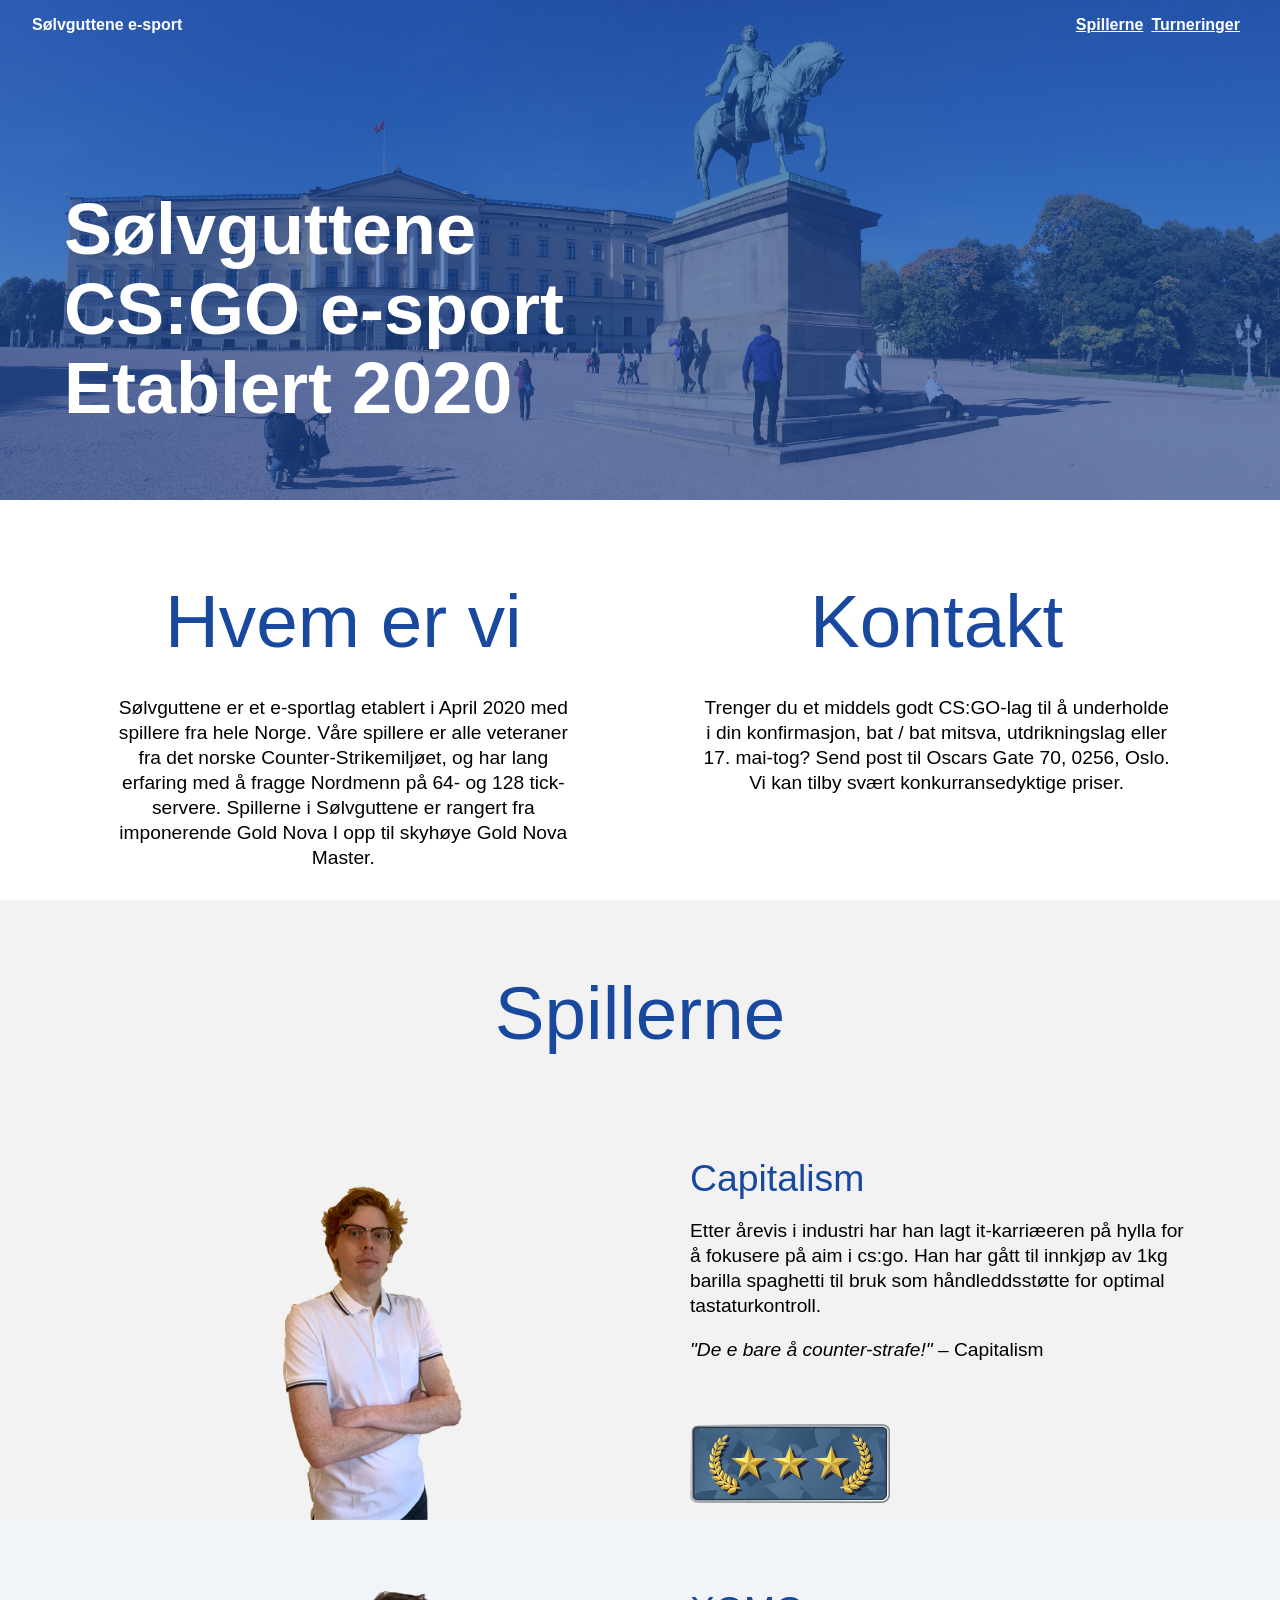
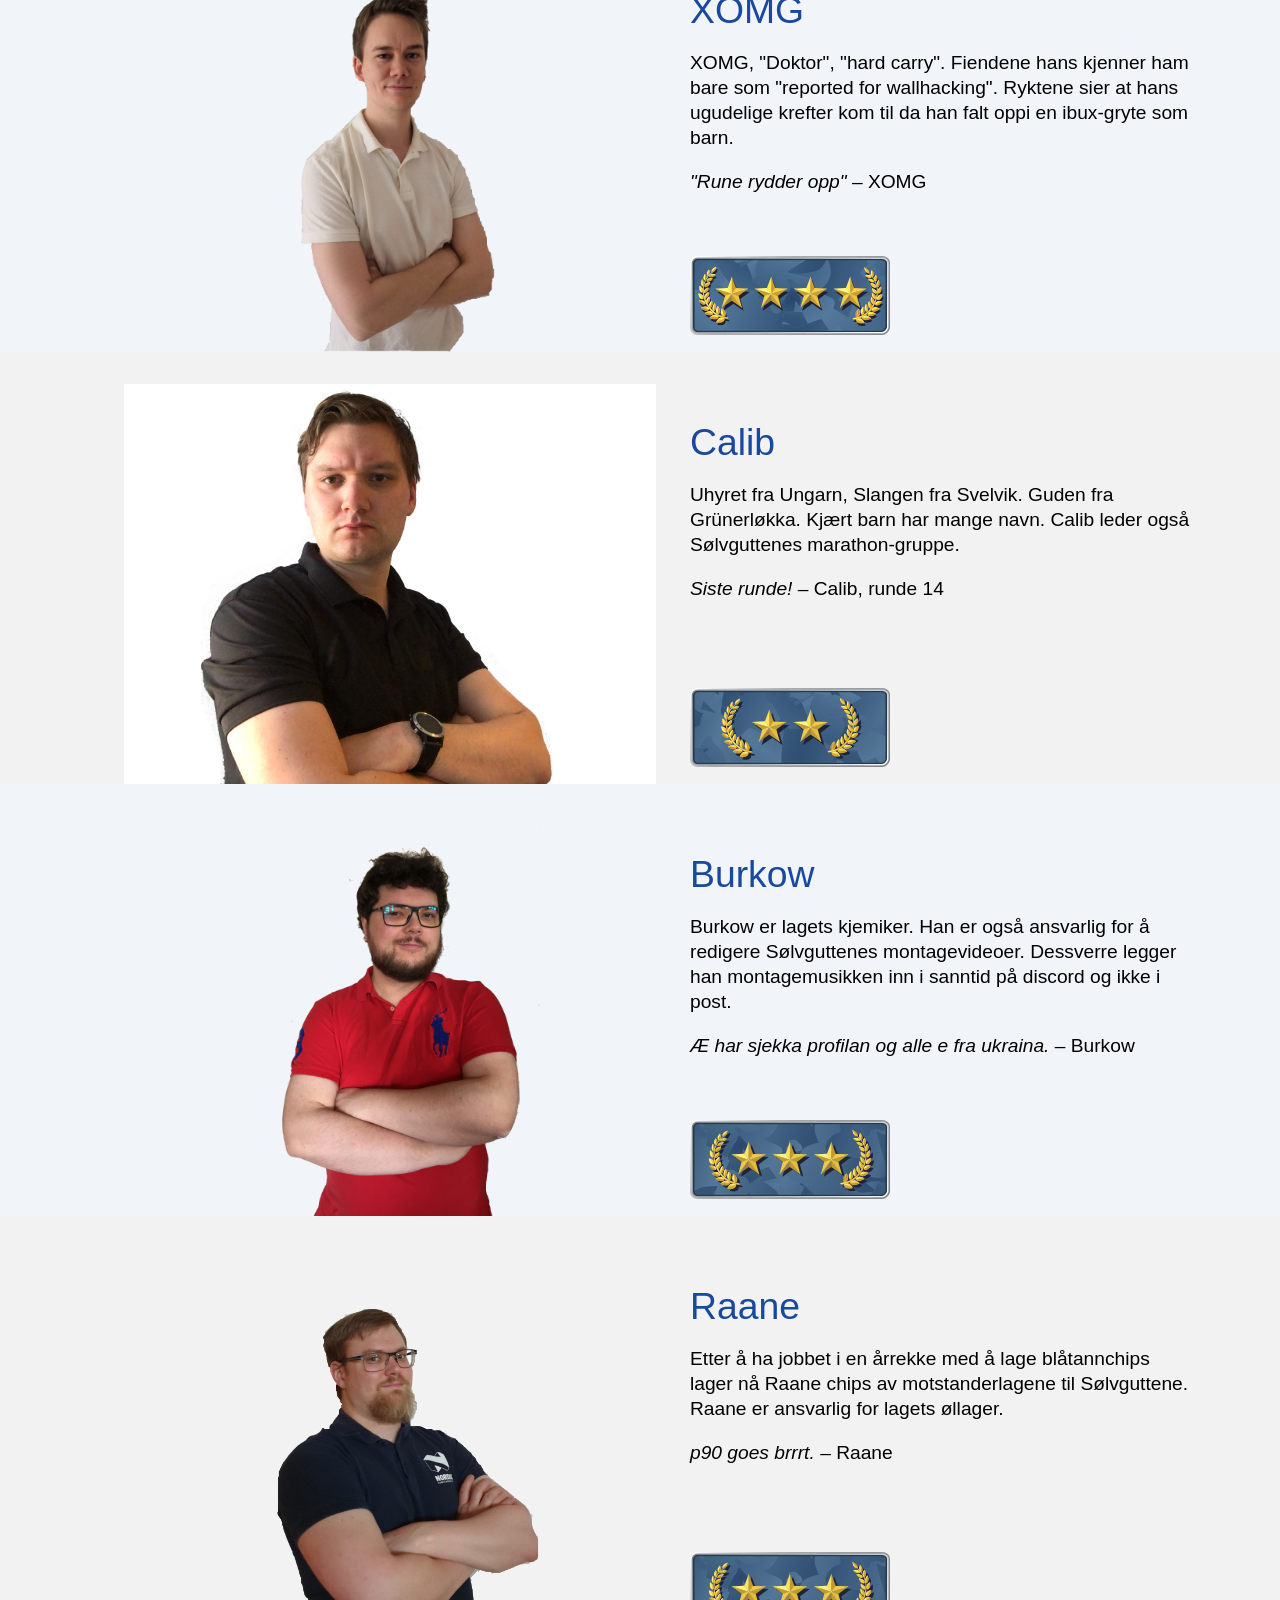
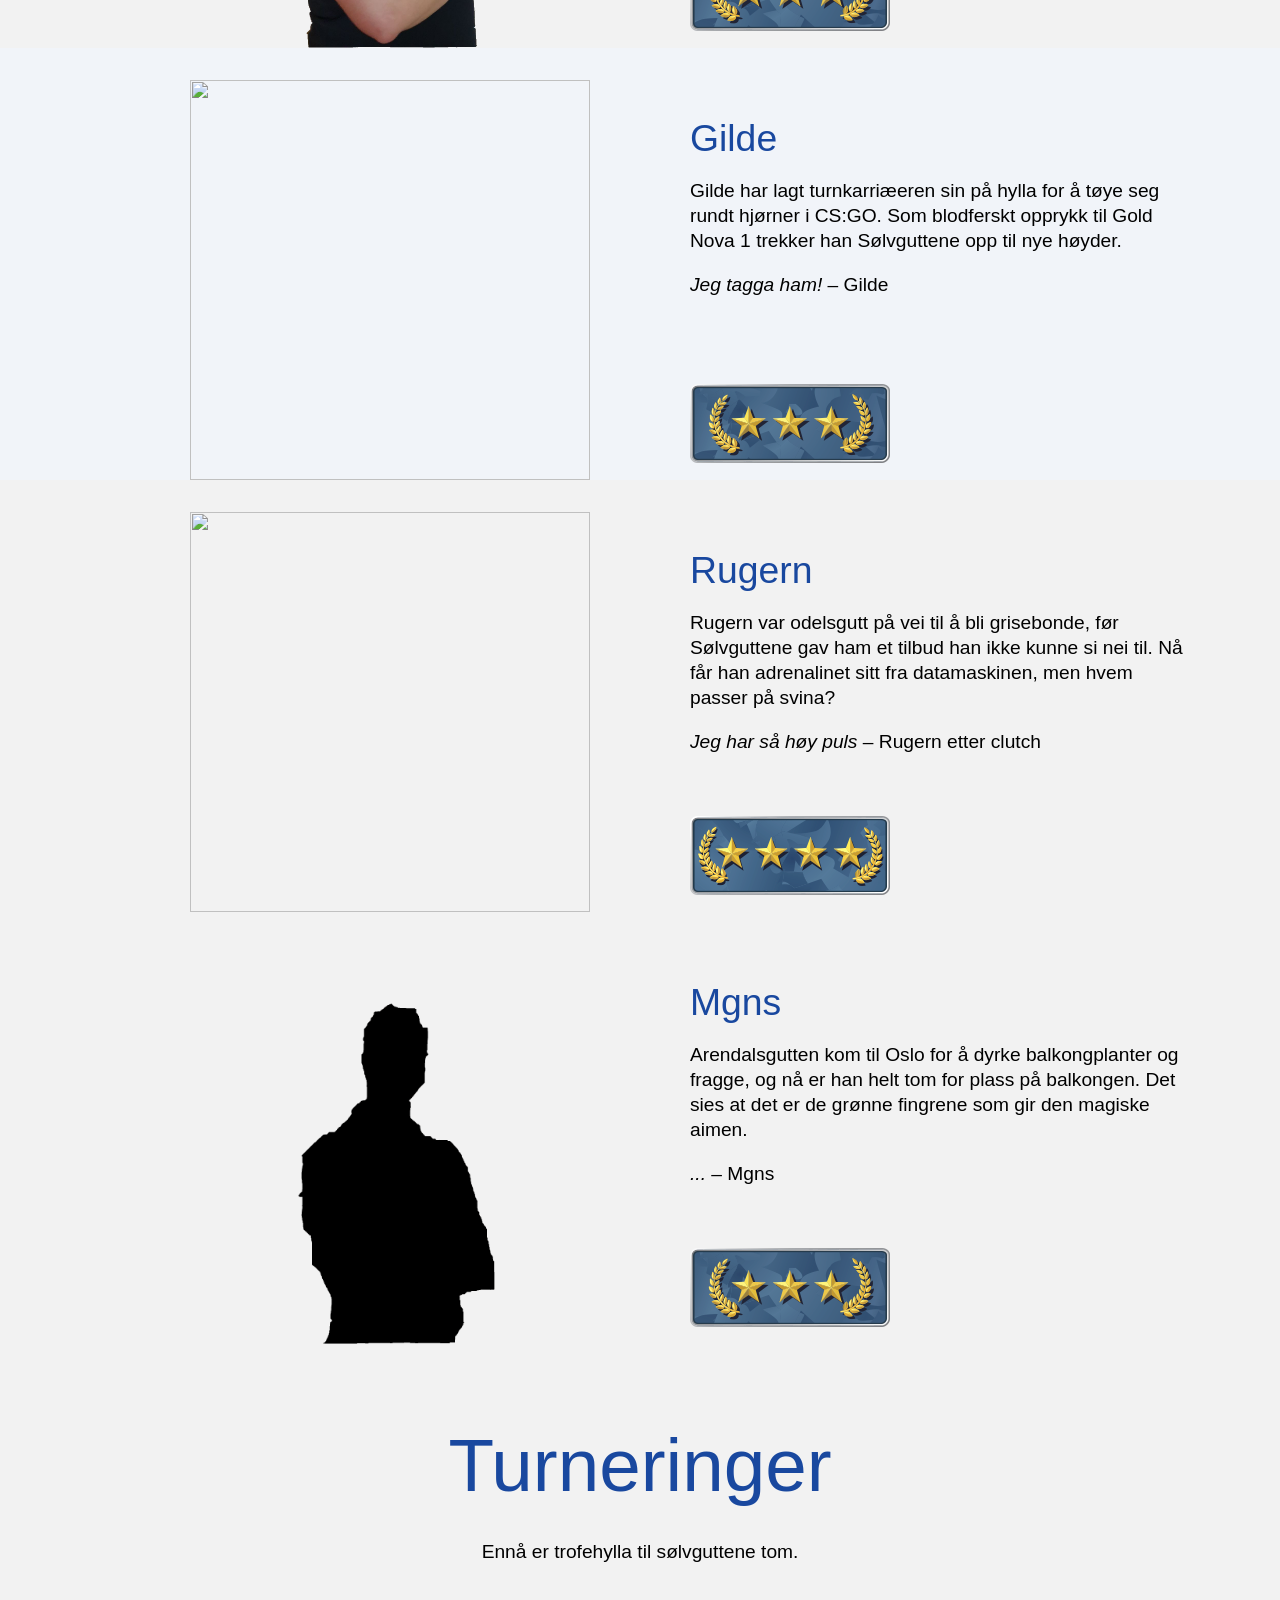
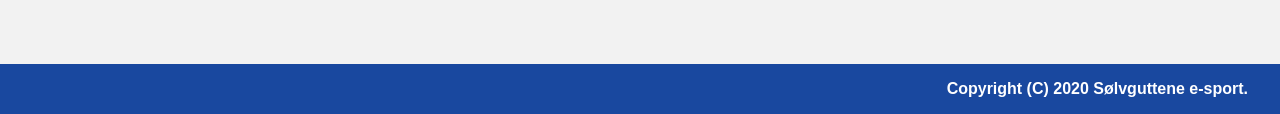
==== commit 7c8f5635: "Update description for Mgns" ====
--- a/docs/index.html
+++ b/docs/index.html
@@ -169,11 +169,11 @@
         <div>
           <h3>Mgns</h3>
           <p>
-            Arendalsgutten kom til Oslo for å gjøre to ting:
-            Dyrke balkongplanter, og fragge. Nå er alle plantene utvokst.
-            Det sies at det er de grønne fingrene som gir han den magiske aimen.
+            Arendalsgutten kom til Oslo for å dyrke balkongplanter og fragge,
+            og nå er han helt tom for plass på balkongen. Det sies at det er
+            de grønne fingrene som gir den magiske aimen.
           </p>
-          <p><em></em> – Magnus</p>
+          <p><em>...</em> – Mgns</p>
         </div>
         <img class="skillgroup" src="images/skillgroup9.png" width=200 alt="Gold Nova 3" />
       </div>
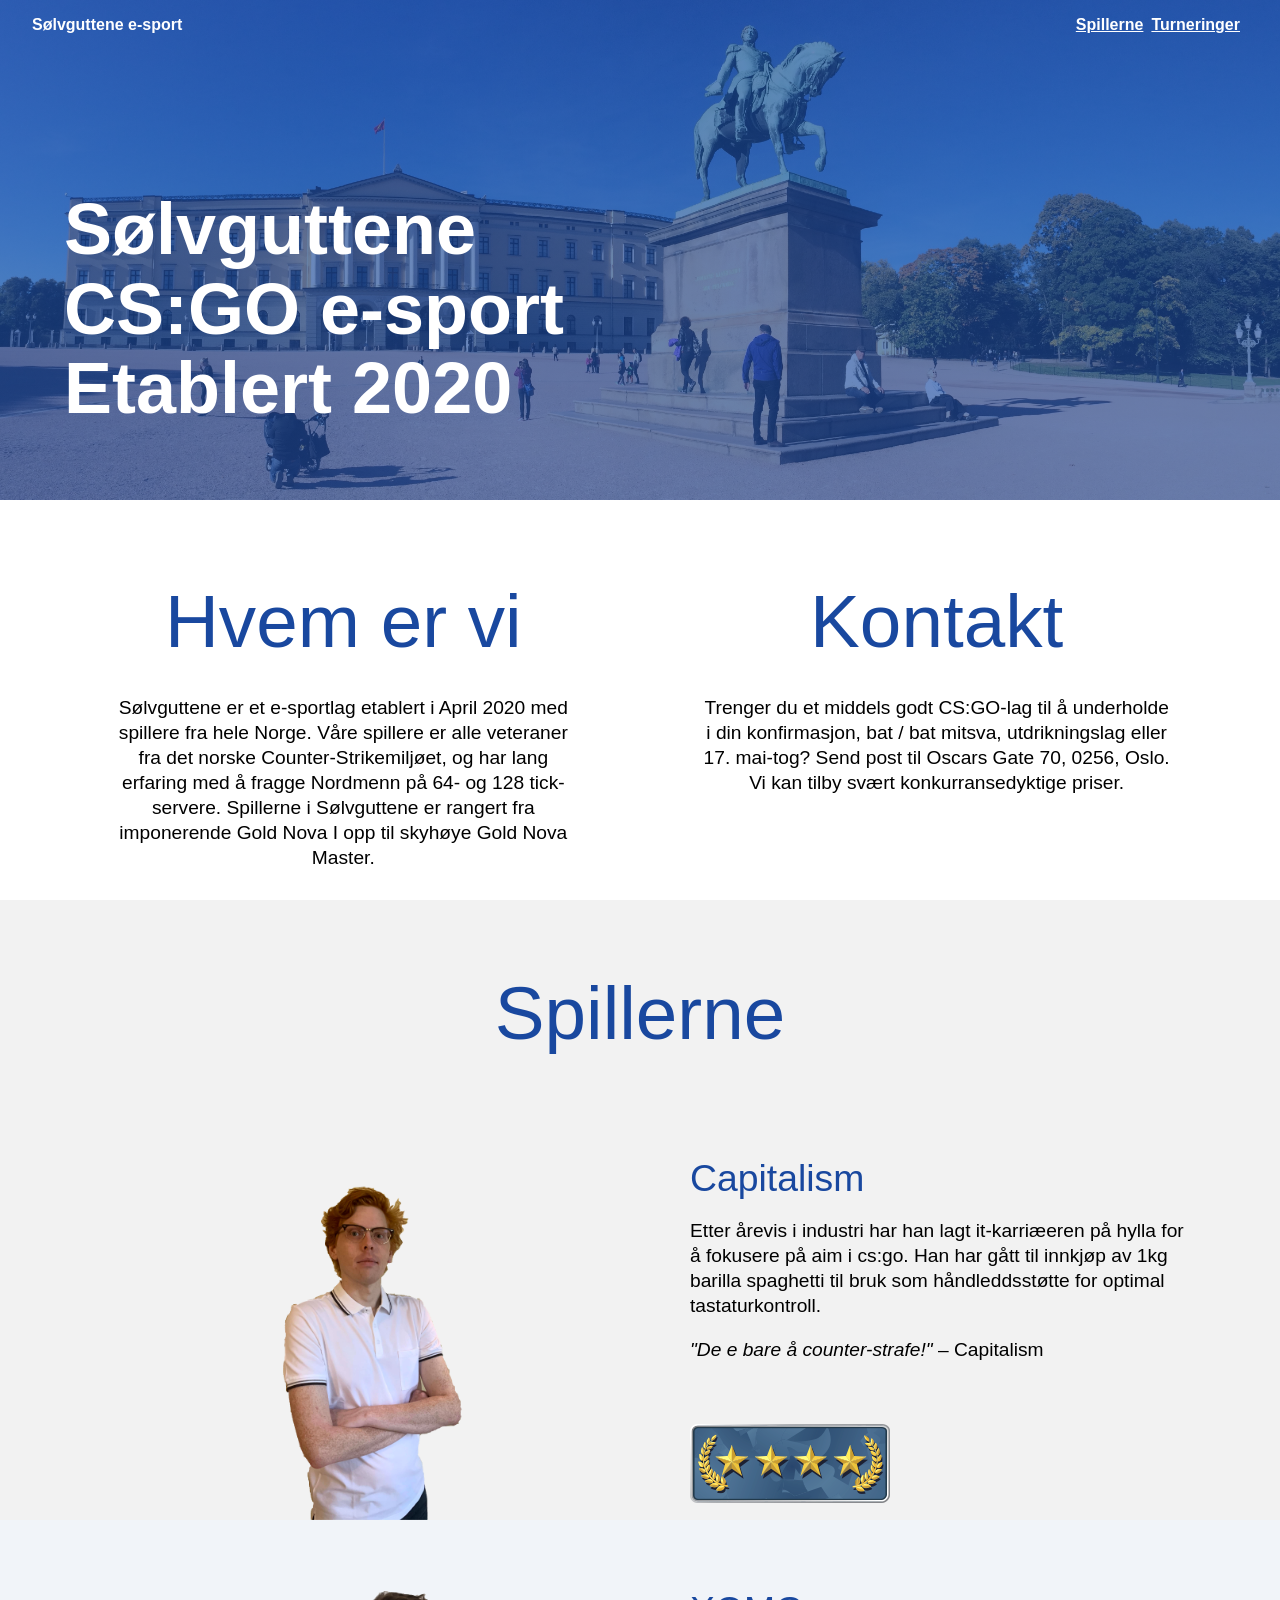
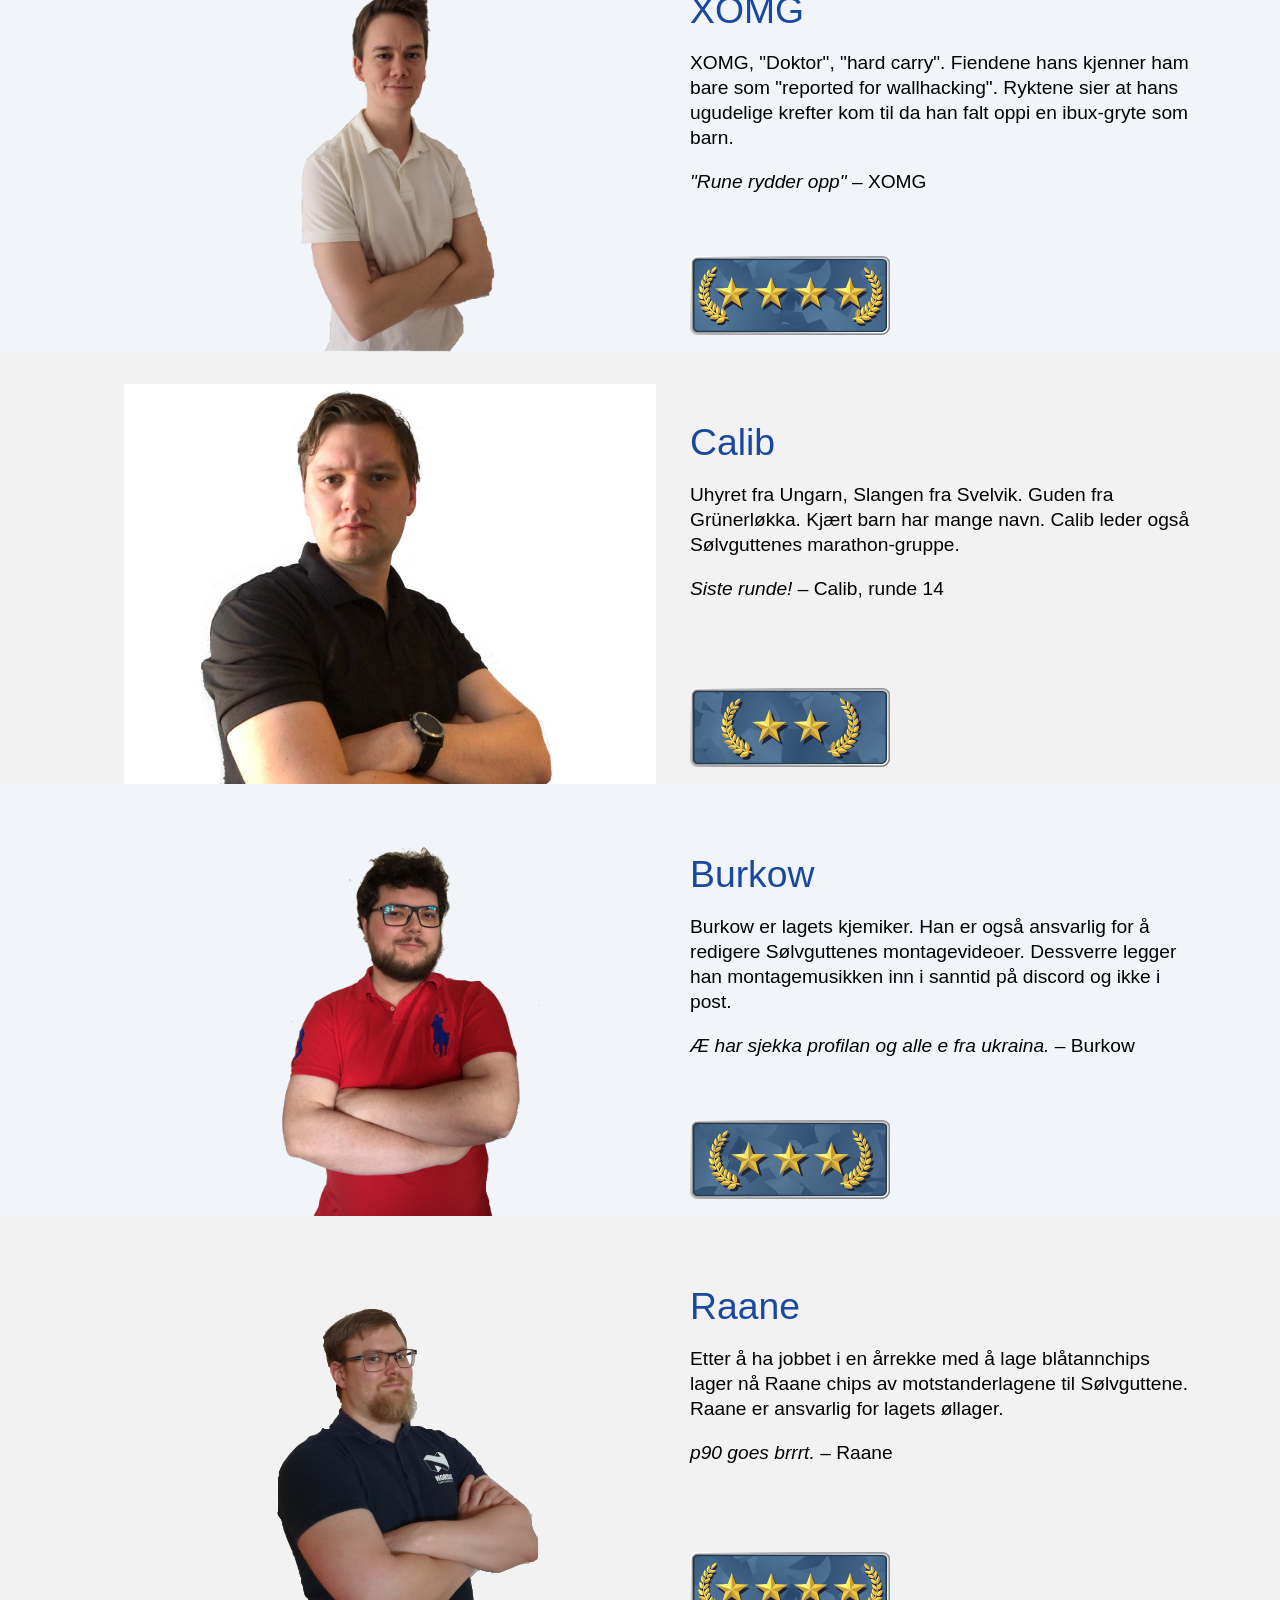
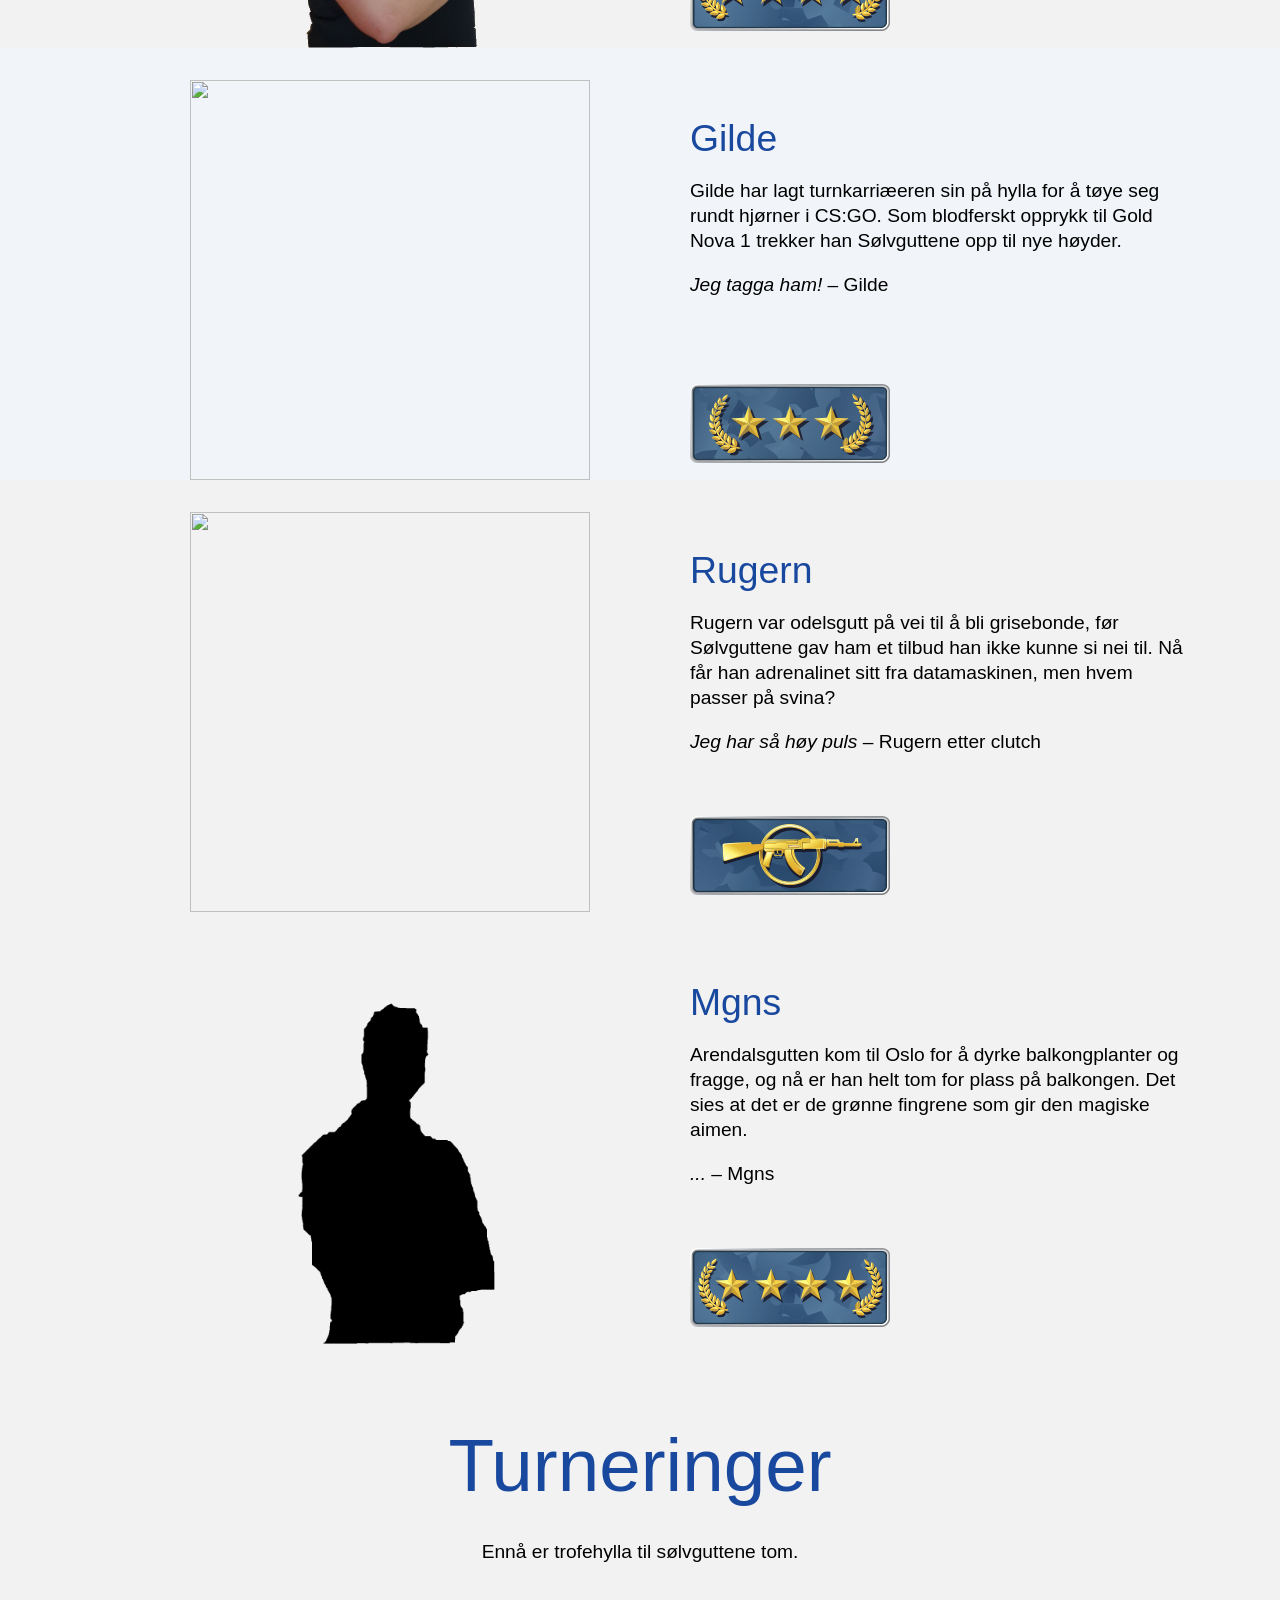
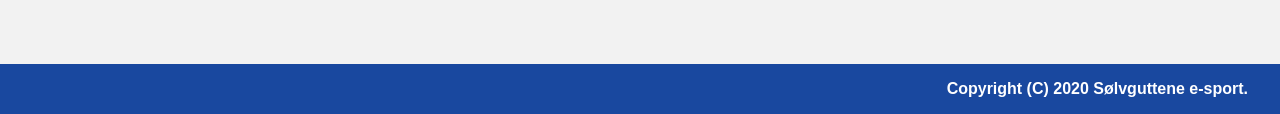
==== commit 319ddf2a: "Update ranks" ====
--- a/docs/index.html
+++ b/docs/index.html
@@ -64,7 +64,7 @@
           </p>
           <p><em>"De e bare å counter-strafe!"</em> – Capitalism</p>
         </div>
-        <img class="skillgroup" src="images/skillgroup9.png" width=200 alt="Gold Nova 3" />
+        <img class="skillgroup" src="images/skillgroup10.png" width=200 alt="Gold Nova Master" />
       </div>
     </div>
     <div class="player-row colored">
@@ -127,7 +127,7 @@
           </p>
           <p><em>p90 goes brrrt.</em> – Raane</p>
         </div>
-        <img class="skillgroup" src="images/skillgroup9.png" width=200 alt="Gold Nova 3" />
+        <img class="skillgroup" src="images/skillgroup10.png" width=200 alt="Gold Nova Master" />
       </div>
     </div>
 
@@ -159,7 +159,7 @@
           </p>
           <p><em>Jeg har så høy puls</em> – Rugern etter clutch</p>
         </div>
-        <img class="skillgroup" src="images/skillgroup10.png" width=200 alt="Gold Nova Master" />
+        <img class="skillgroup" src="images/skillgroup11.png" width=200 alt="Master Guardian 1" />
       </div>
     </div>
 
@@ -175,7 +175,7 @@
           </p>
           <p><em>...</em> – Mgns</p>
         </div>
-        <img class="skillgroup" src="images/skillgroup9.png" width=200 alt="Gold Nova 3" />
+        <img class="skillgroup" src="images/skillgroup10.png" width=200 alt="Gold Nova Master" />
       </div>
     </div>
 
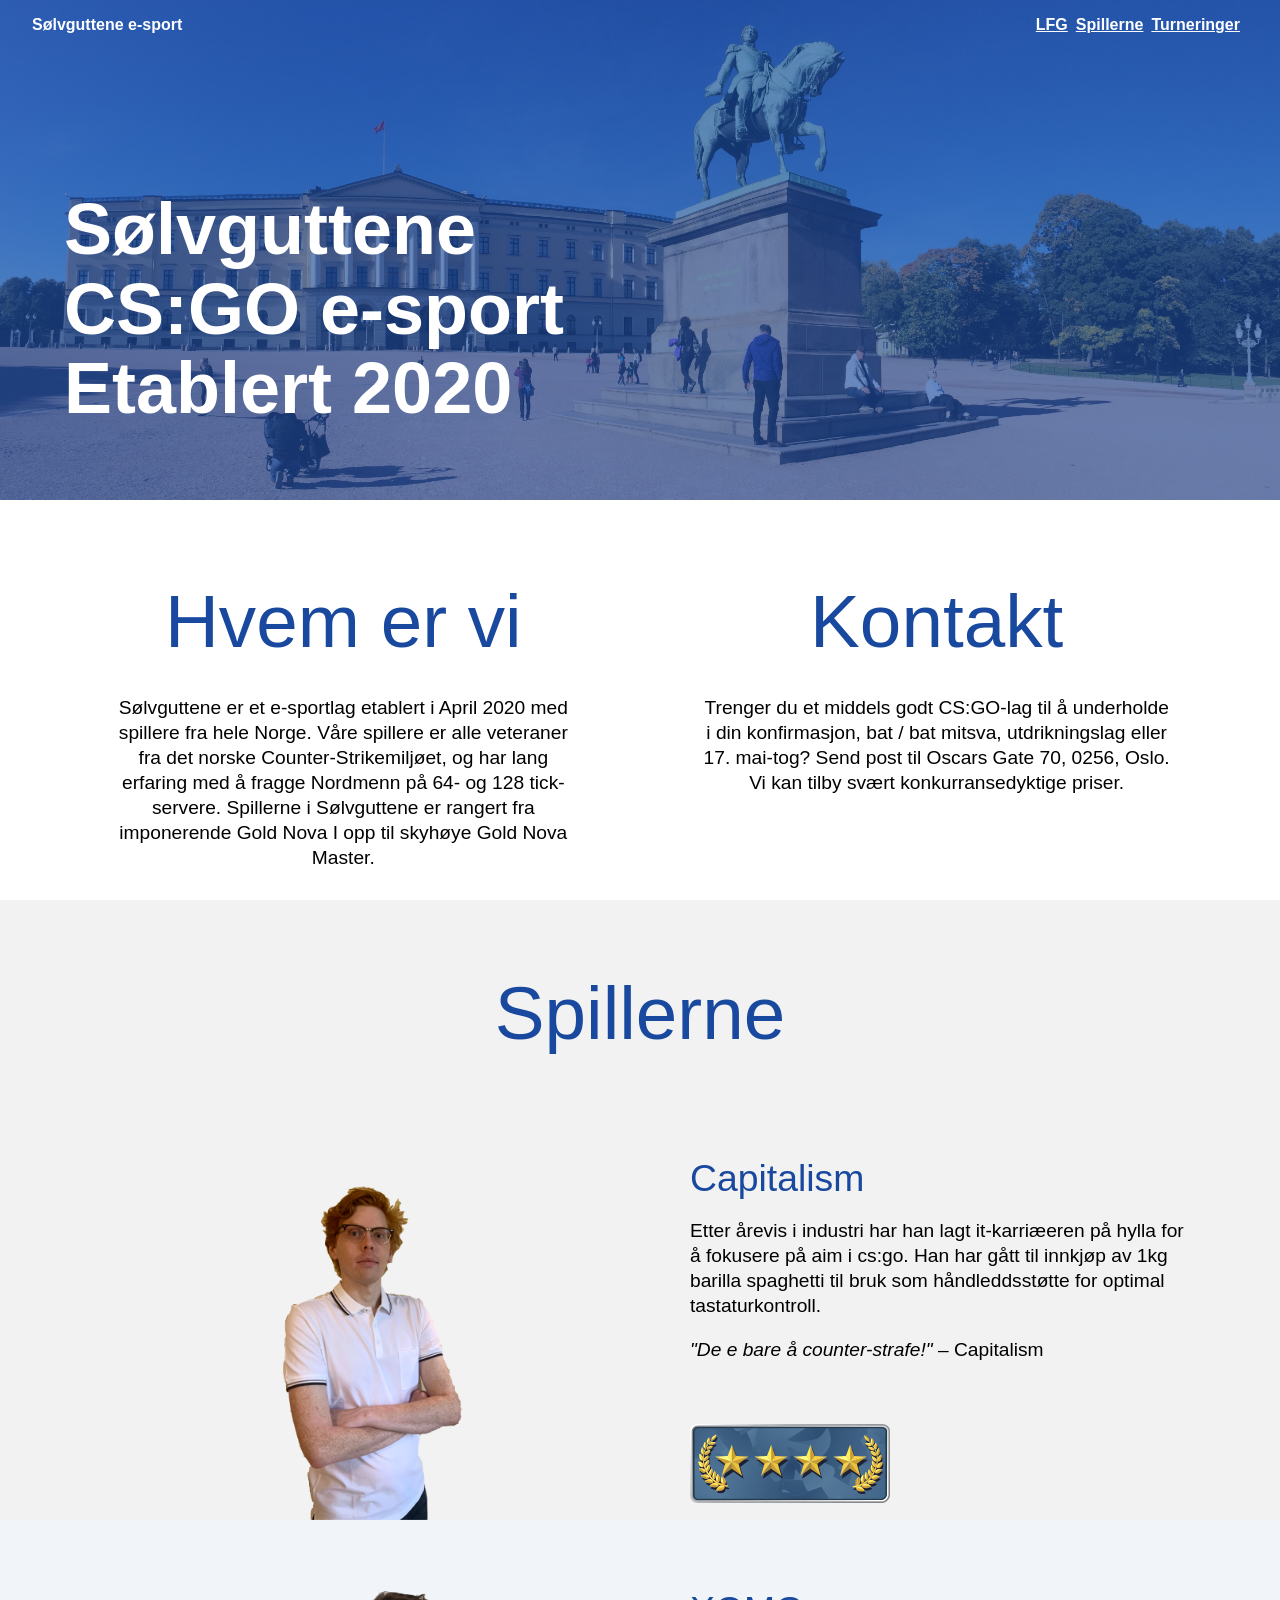
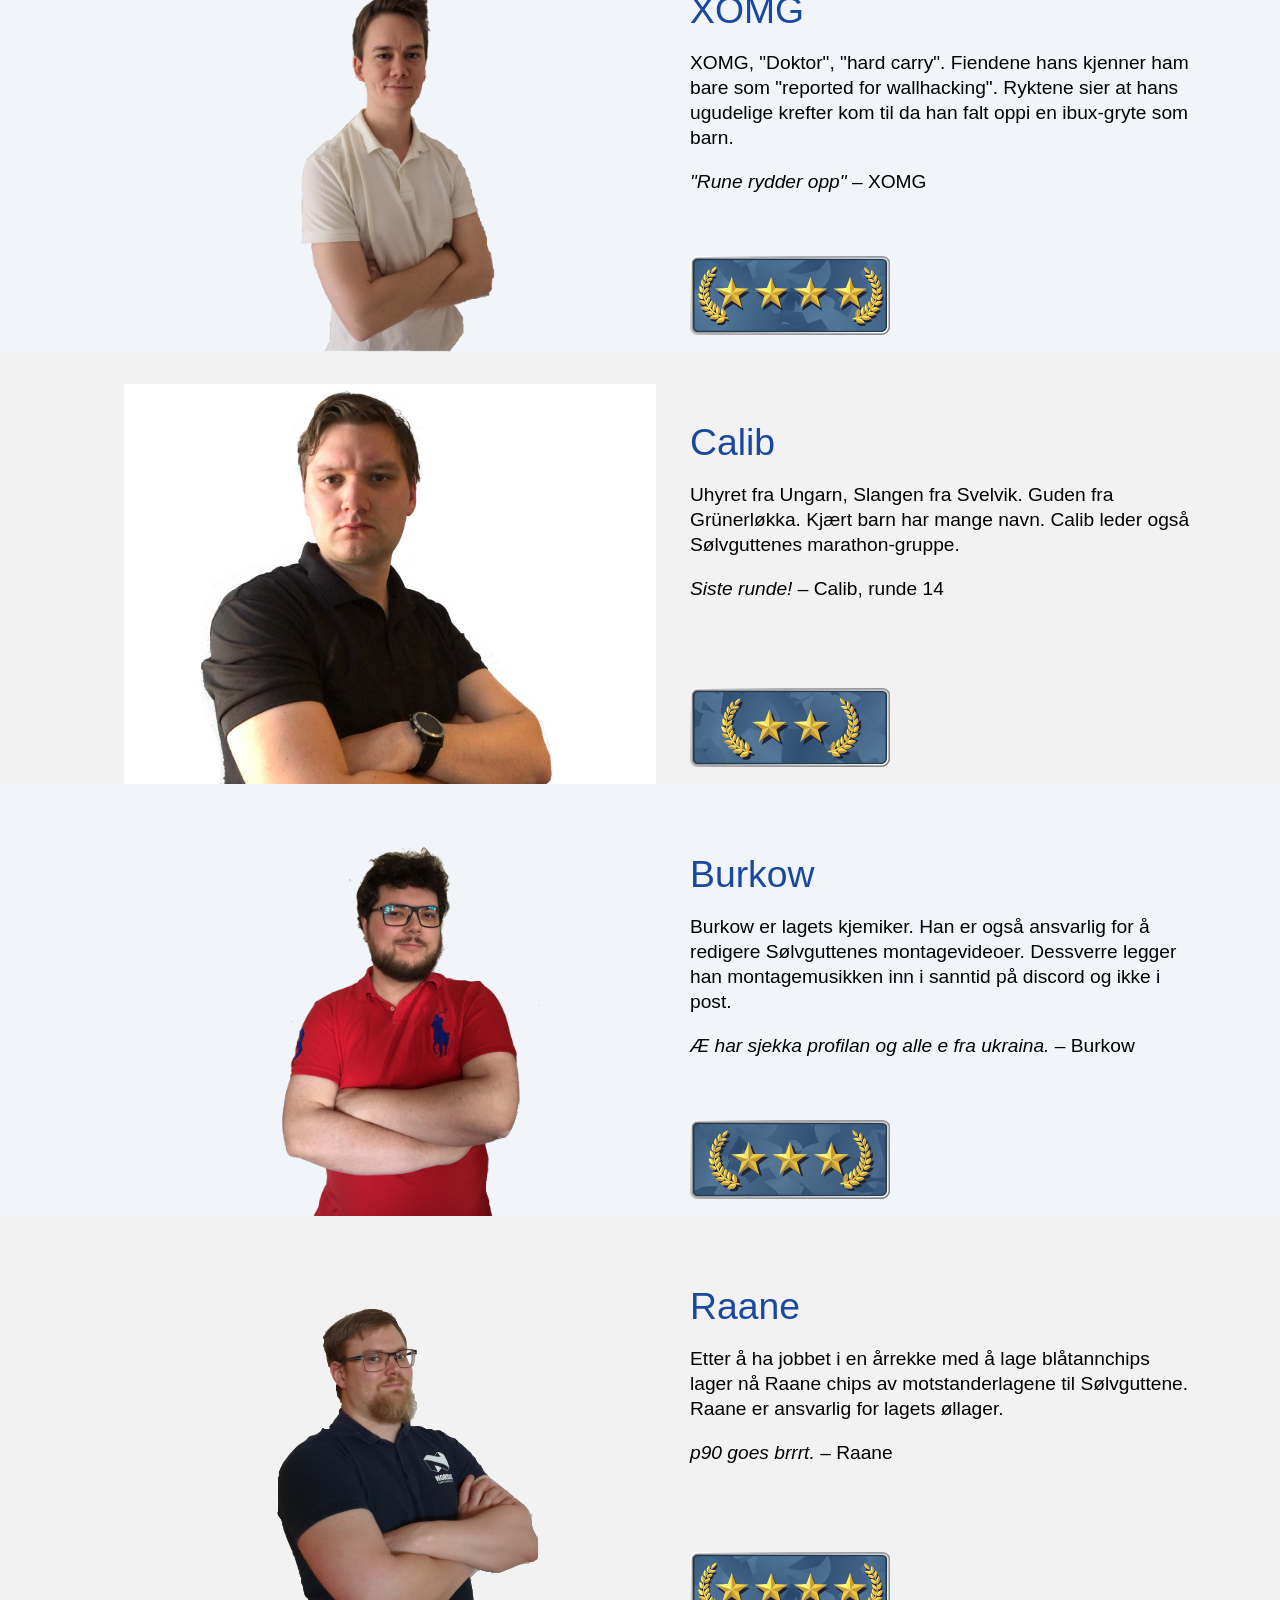
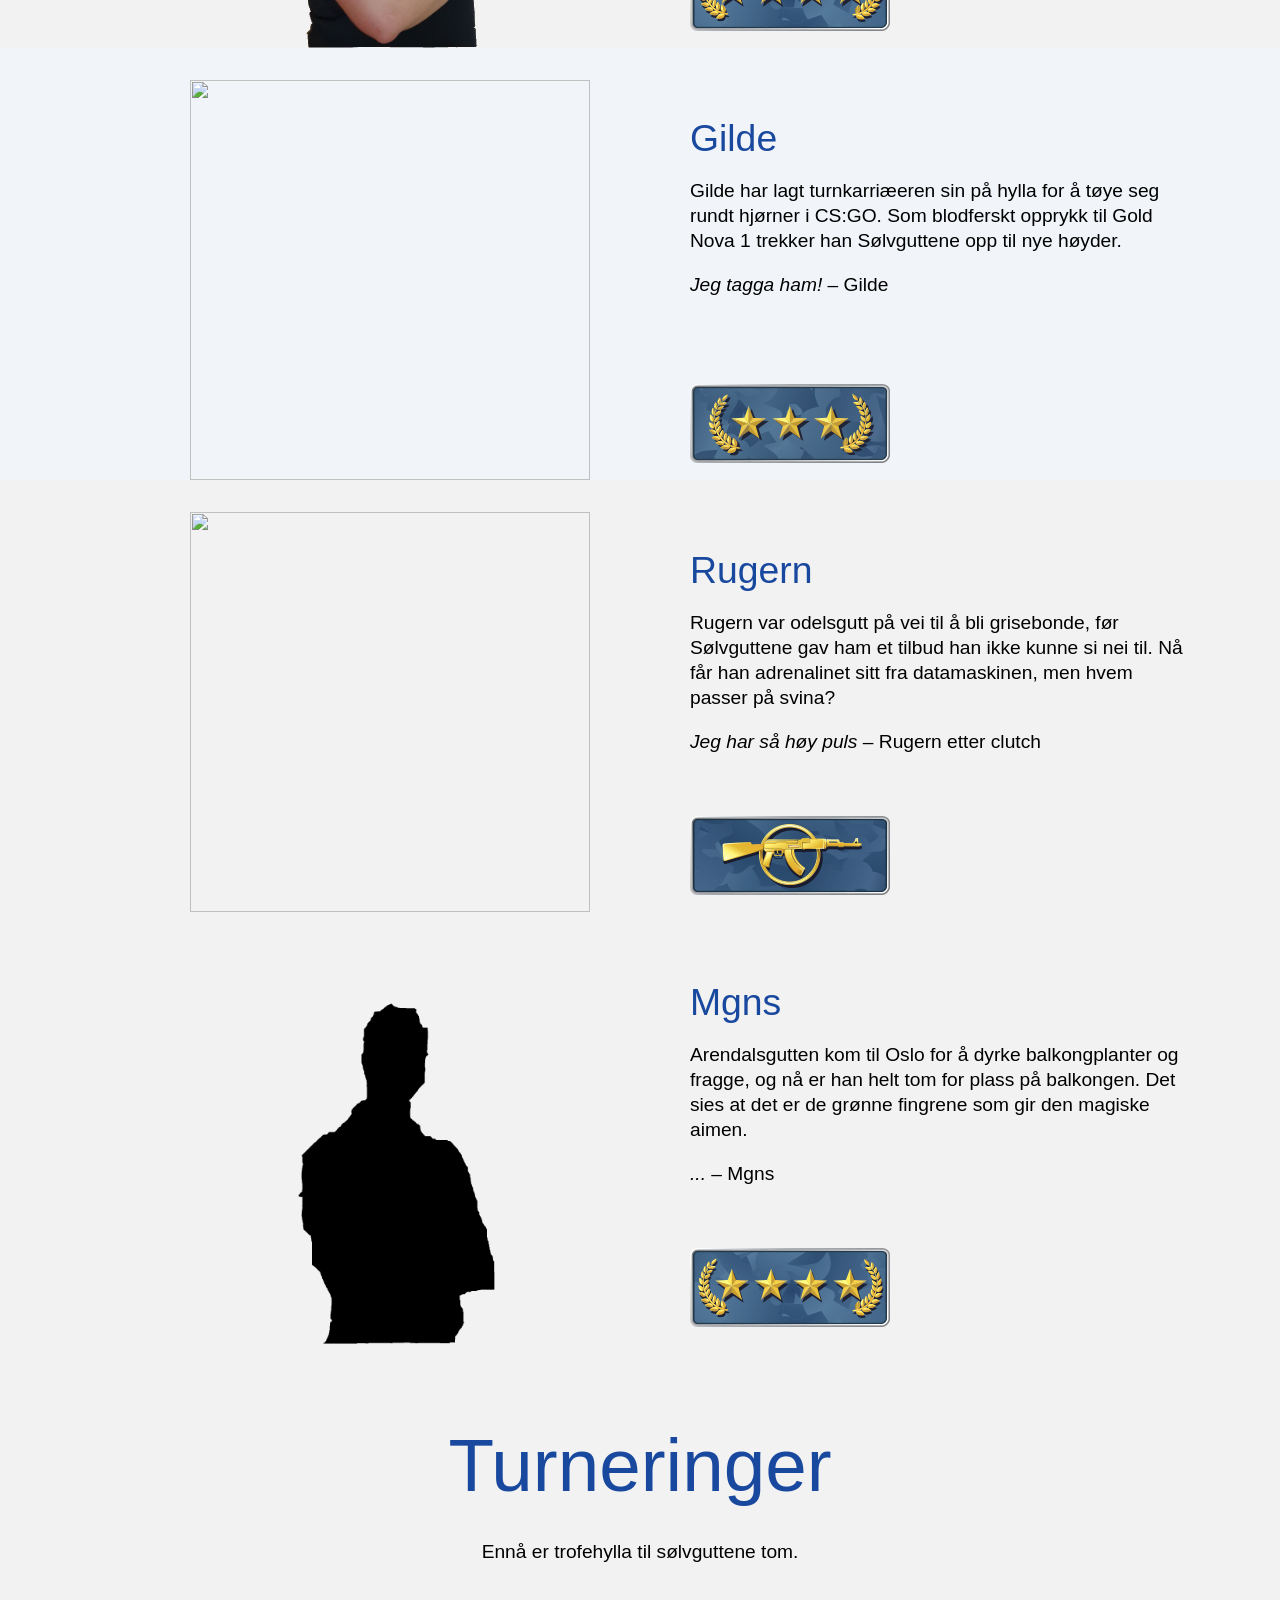
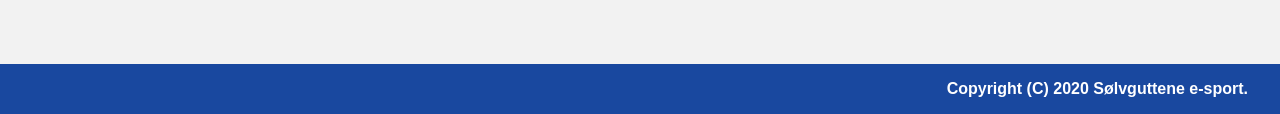
==== commit 925187fd: "Add link to lfg" ====
--- a/docs/index.html
+++ b/docs/index.html
@@ -14,6 +14,7 @@
       <div class="menu">
         <a href="/" style="text-decoration: none; font-weight: bold;">Sølvguttene e-sport</a>
         <ul style="display: flex; flex-direction: row; justify-content: space-between;">
+          <li><a href="https://lfg.sølvguttene.com">LFG</a></li>
           <li><a href="#spillerne">Spillerne</a></li>
           <li><a href="#turneringer">Turneringer</a></li>
         </ul>
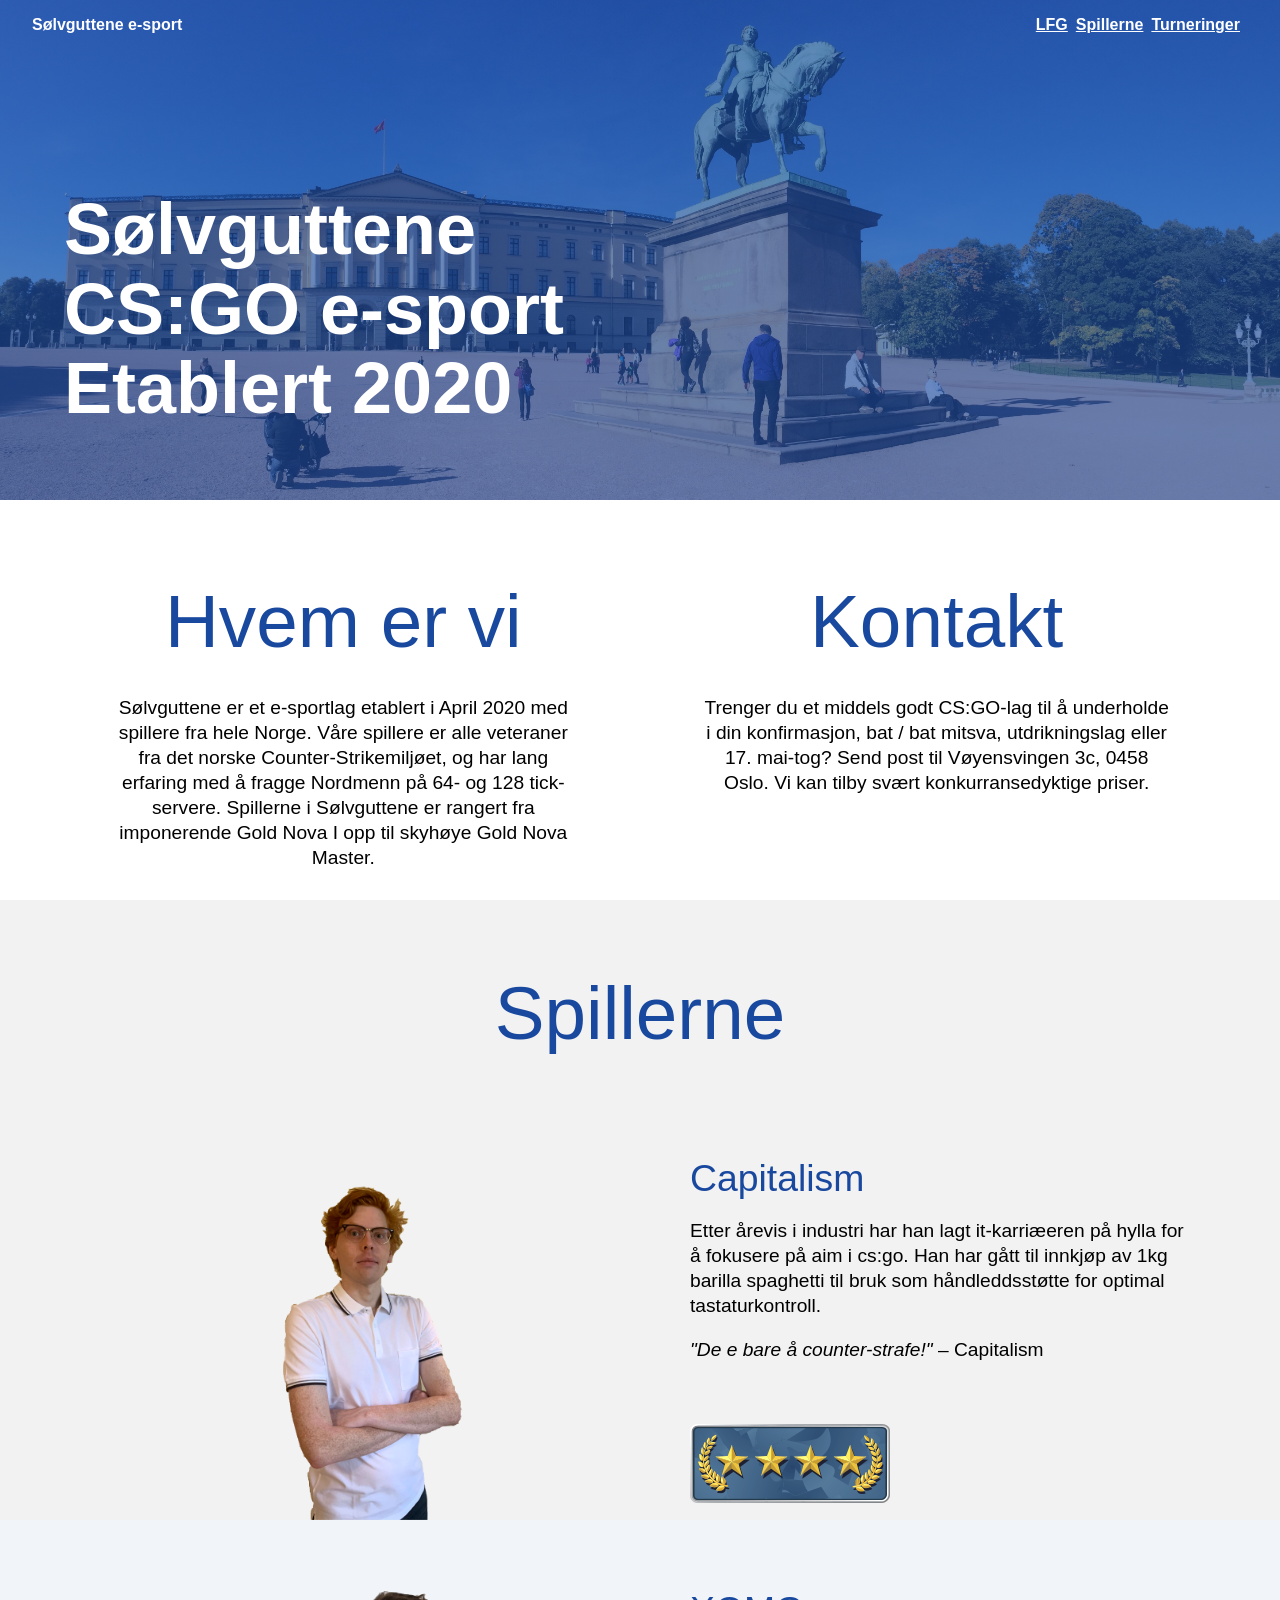
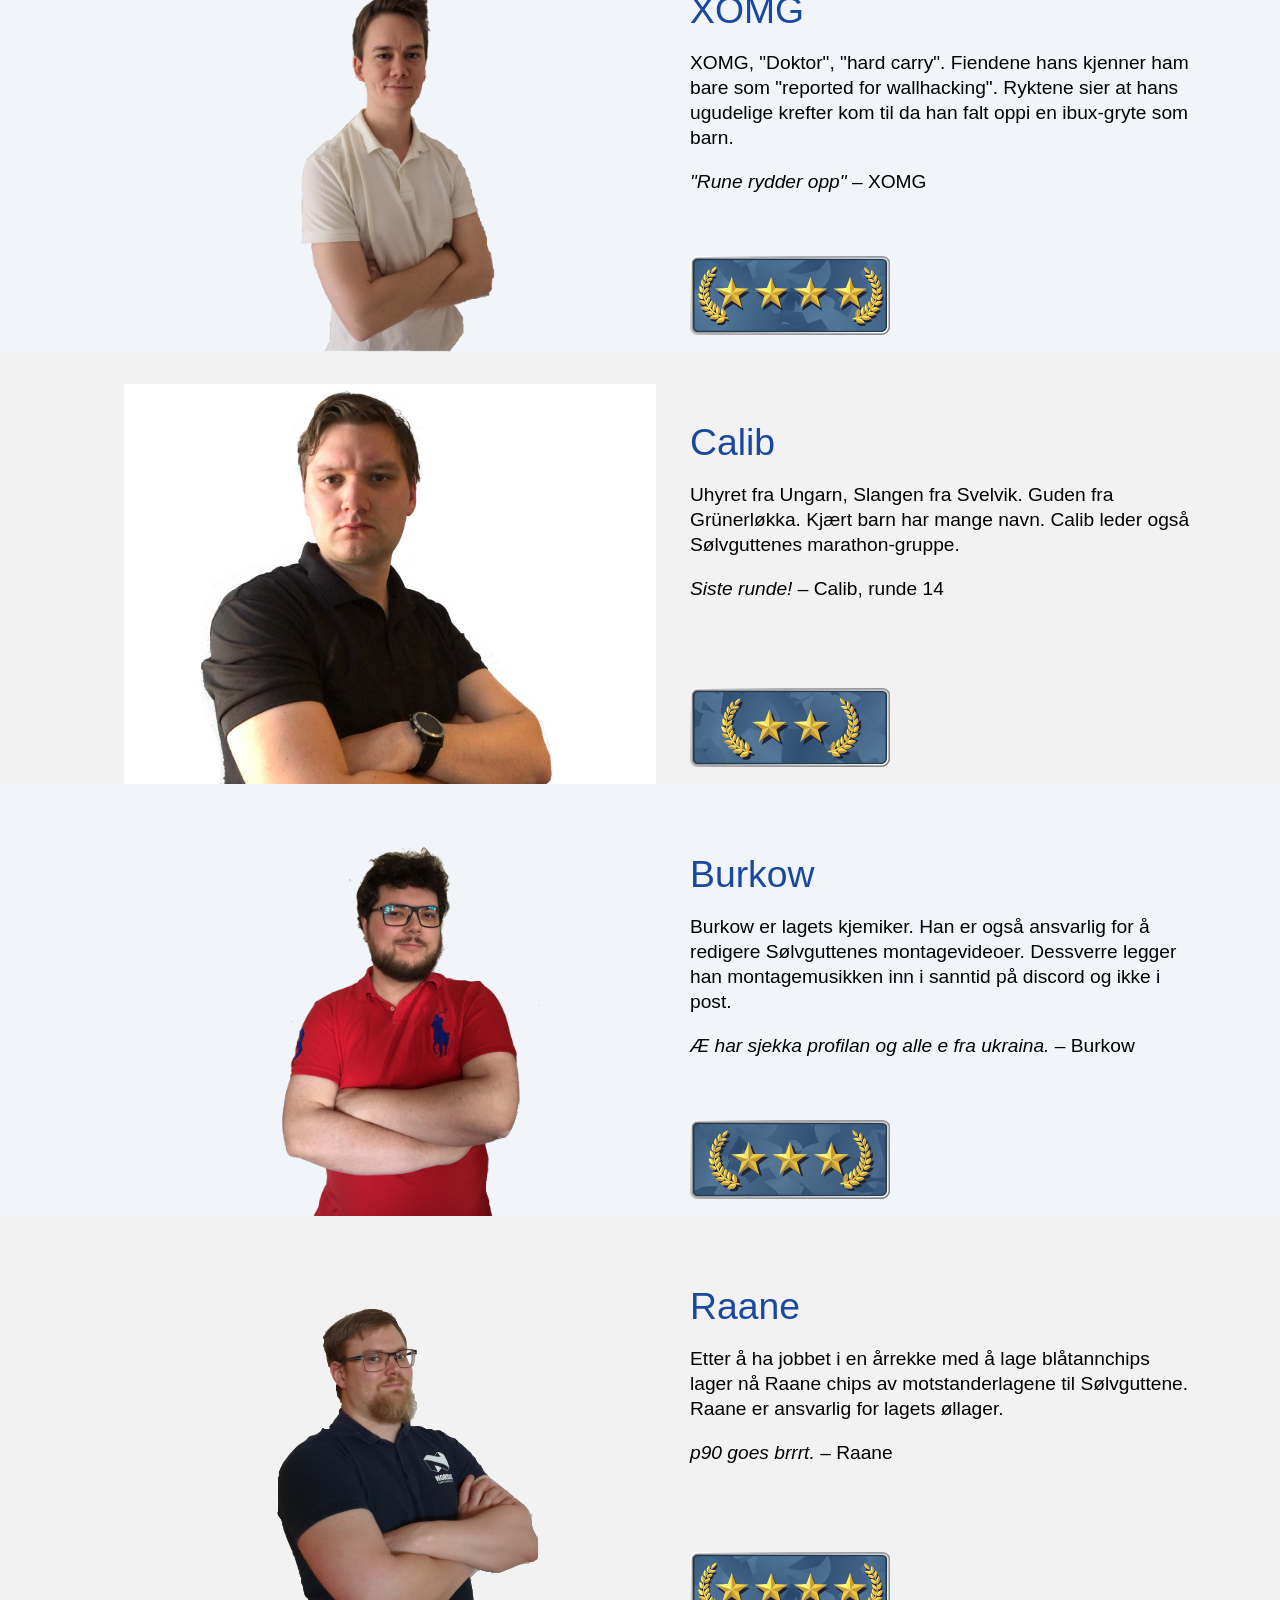
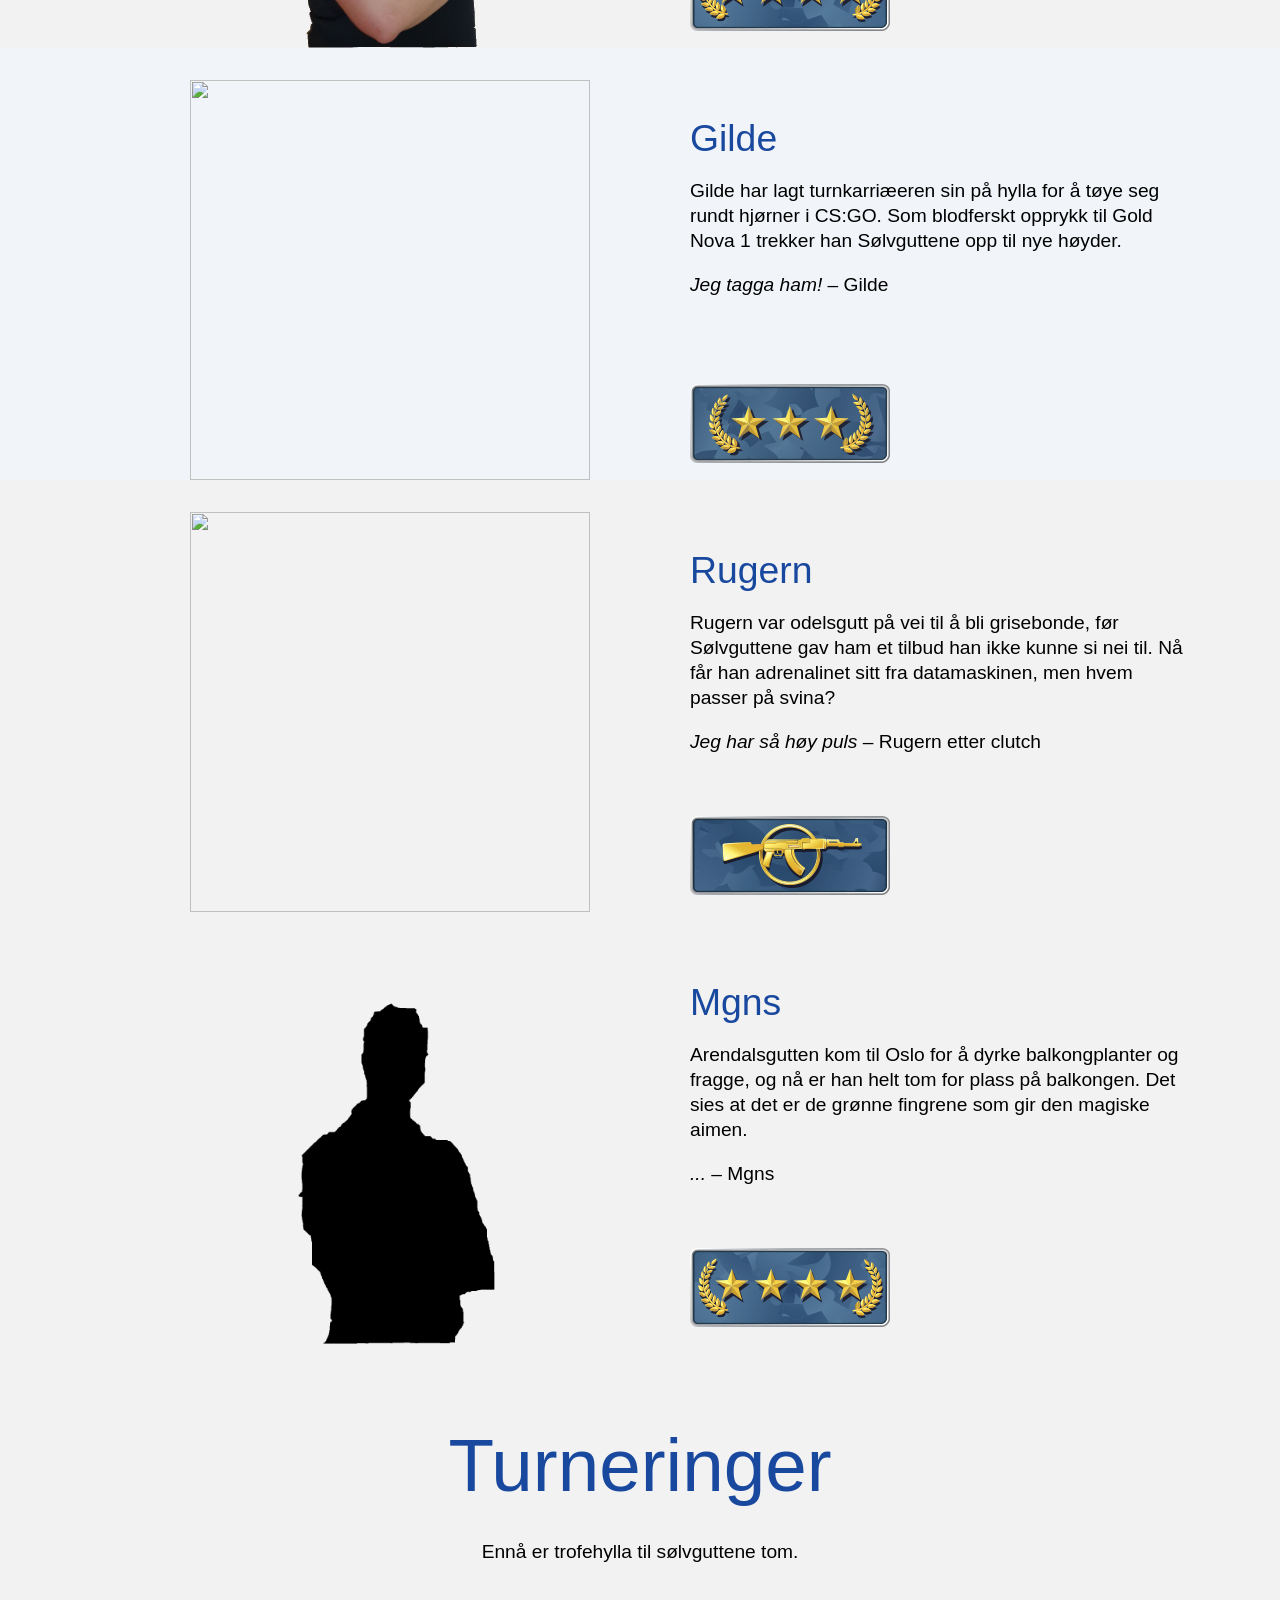
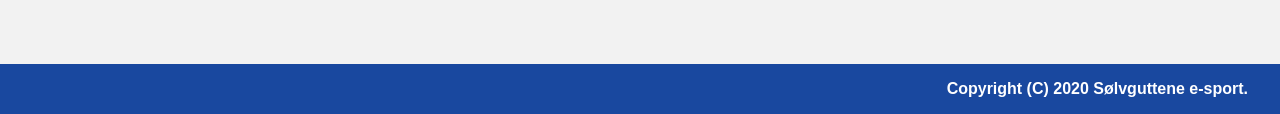
==== commit cd53bff9: "Update contact address in index.html" ====
--- a/docs/index.html
+++ b/docs/index.html
@@ -43,7 +43,7 @@
         <p>
           Trenger du et middels godt CS:GO-lag til å underholde i din
           konfirmasjon, bat / bat mitsva, utdrikningslag eller 17. mai-tog?
-          Send post til Oscars Gate 70, 0256, Oslo. Vi kan tilby svært
+          Send post til Vøyensvingen 3c, 0458 Oslo. Vi kan tilby svært
           konkurransedyktige priser.
         </p>
       </div>
